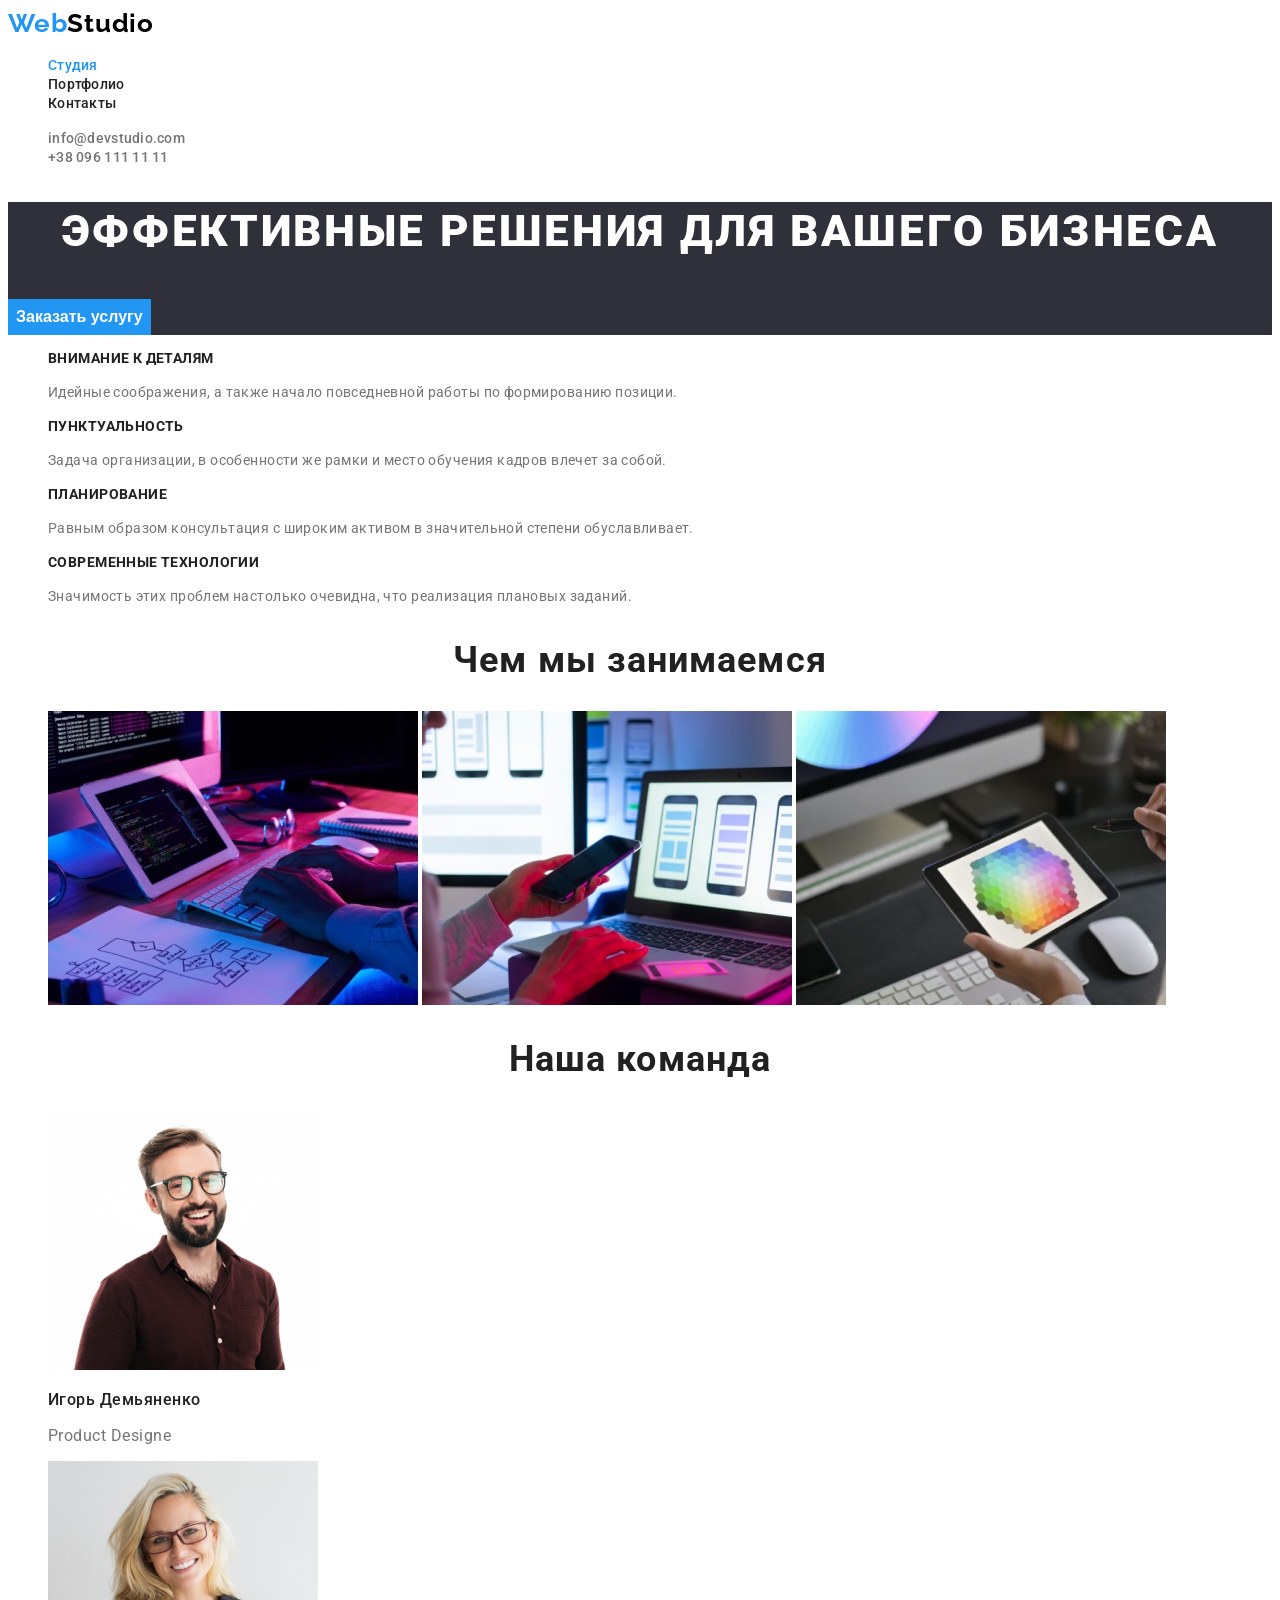
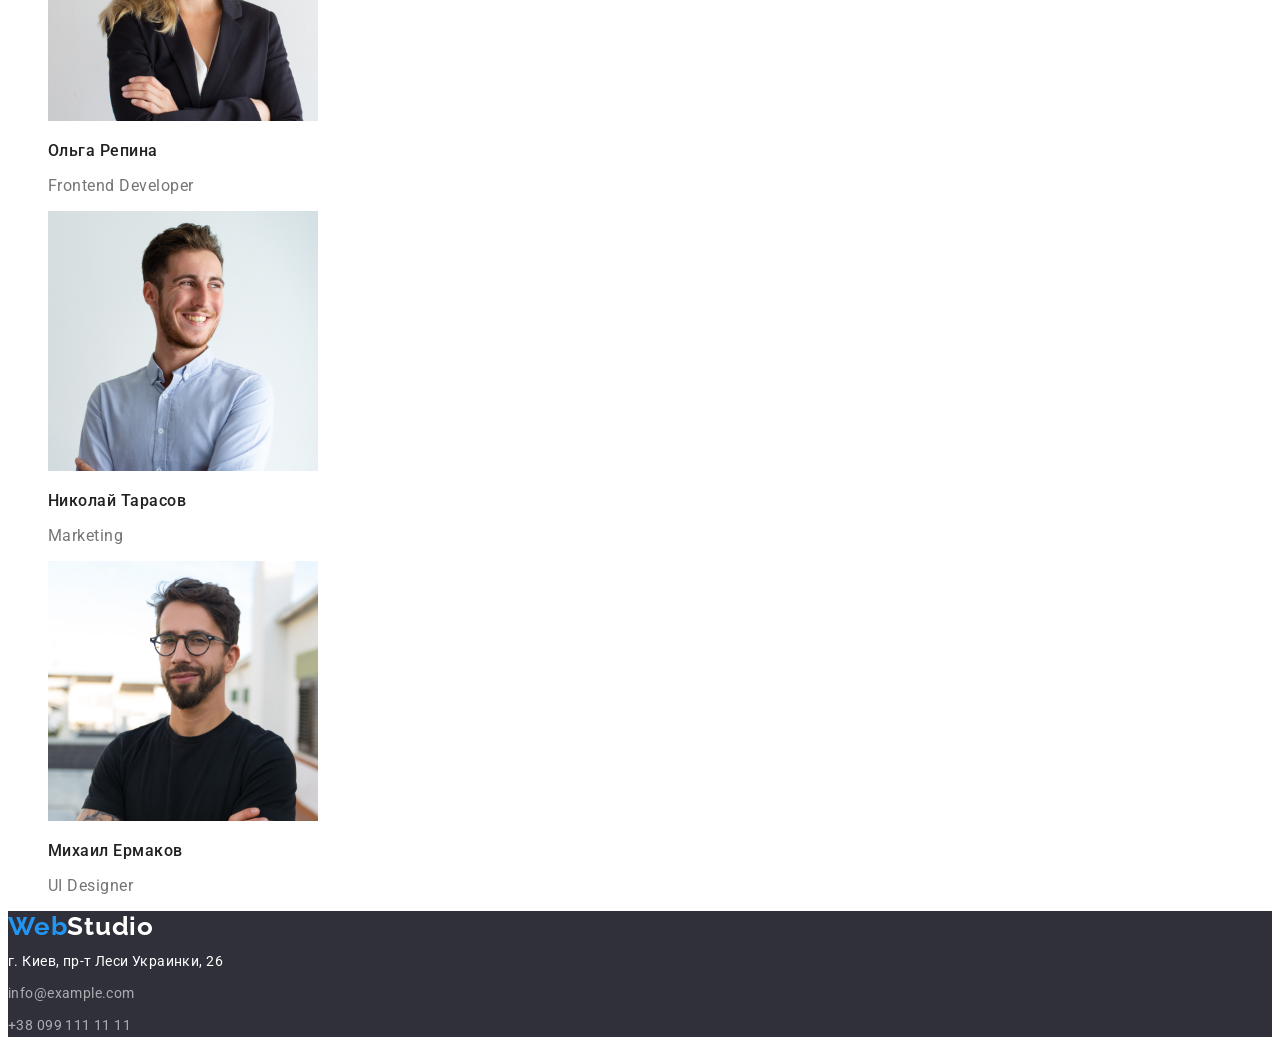
==== index.html @ 4aac8f03 "Add files via upload" ====
<!DOCTYPE html>
<html lang="en">
<head>
    <meta charset="UTF-8">
    <meta http-equiv="X-UA-Compatible" content="IE=edge">
    <meta name="viewport" content="width=device-width, initial-scale=1.0">
    <title>Студия</title>
    <link rel="preconnect" href="https://fonts.googleapis.com">
    <link rel="preconnect" href="https://fonts.gstatic.com" crossorigin>
    <link href="https://fonts.googleapis.com/css2?family=Roboto:wght@400;500;700;900&family=Raleway:wght@700&display=swap" rel="stylesheet">
    
    <link rel="stylesheet" href="./css/main.css">
    <link rel="stylesheet" href="./css/styles.css">

</head>
<body>
    
    <!-- Header container -->
    <header>
        <nav class="section-menu">
            <a href="./index.html" class="logo">Web<span class="logo">Studio</span></a>

            <ul class="section-menu">
                <li class="item"><a href="./index.html" class="link current">Студия</a></li>
                <li class="item"><a href="./portfolio.html" class="link">Портфолио</a></li>
                <li class="item"><a href="" class="link">Контакты</a></li>
            </ul>
        </nav>

            <ul class="section-contacts">
                <li class="item"><a class="section-contacts-mail" href="mailto:info@devstudio.com">info@devstudio.com</a></li>
                <li class="item"><a class="section-contacts-nomer" href="tel:+38 096 111 11 11">+38 096 111 11 11</a></li>
            </ul>
    </header>

    <!-- Main container -->
    <main>
       <!-- About section -->
            <section class="hero">

                <h1 class="hero-title">Эффективные решения для вашего бизнеса</h1>
                <button type="button" class="button primary">Заказать услугу</button>
            </section>

        <!-- Features section -->
            <section class="section">
                <ul class="section-list">
                    <li>
                        <h3 class="title">Внимание к деталям</h3>
                        <p class="text">
                            Идейные соображения, а также начало повседневной работы по формированию позиции.
                        </p>
                    </li>
                    <li>
                        <h3 class="title">Пунктуальность</h3>
                        <p class="text">
                            Задача организации, в особенности же рамки и место обучения кадров влечет за собой.
                        </p>
                    </li>
                    <li>
                        <h3 class="title">Планирование</h3>
                        <p class="text">
                            Равным образом консультация с широким активом в значительной степени обуславливает.
                        </p>
                    </li>
                    <li>
                        <h3 class="title">Современные технологии</h3>
                        <p class="text">
                            Значимость этих проблем настолько очевидна, что реализация плановых заданий.
                        </p>
                    </li>
                </ul>
            </section>

            <!-- Works section -->
            <section class="works-section">
                <h2 class="title">Чем мы занимаемся</h2>
                
                <ul class="images">
                    <li>
                        <img width="370" src="images/box.jpg" alt="fullstack">
                        <img width="370" src="images/box2.jpg" alt="ios">        
                        <img width="370" src="images/box3.jpg" alt="design">
                    </li>
                </ul>
            </section>

            <!-- Team section -->
            <section class="team-section">
                <h2 class="title">Наша команда</h2>

                <ul class="team-list">
                    <li>
                        <img width="270" src="images/team1.jpg" alt="team">
                        <h3 class="name">Игорь Демьяненко</h3>
                        <p class="profession">Product Designe</p>
                    </li>
                    <li>
                        <img width="270" src="images/team2.jpg" alt="team">
                        <h3 class="name">Ольга Репина</h3>
                        <p class="profession">Frontend Developer</p>
                    </li>
                    <li>
                        <img width="270" src="images/team3.jpg" alt="team">
                        <h3 class="name">Николай Тарасов</h3>
                        <p class="profession">Marketing</p>
                    </li>
                    <li>
                        <img width="270" src="images/team4.jpg" alt="team">
                        <h3 class="name">Михаил Ермаков</h3>
                        <p class="profession">UI Designer</p>
                    </li>
                </ul>    
            </section>
    </main>

    <!-- Footer container -->
    <footer>
        <div class="footer">
            <a href="./index.html" class="footer">Web<span class="footer">Studio</span></a>

            <address class="contacts">
            <a class="address">г. Киев, пр-т Леси Украинки, 26</a><br>
            <a class="mail" href="mailto:info@example.com">info@example.com</a><br>
            <a class="tel" href="tel:+38 099 111 11 11">+38 099 111 11 11</a><br>
            </address>
        </div>
    </footer>

</body>
</html>
---- css/main.css ----
/* цвет основного текста #212121 */

/* вторичный цвет текста #757575 */

/* белый #FFFFFF */

/* акцент #2196F3 */

/* вторичный цвет фона #F5F4FA */

:root {
  --primary-text-color: #212121;
  --title-text-color: #757575;
  --accent-color: #2196f3;
  --primary-white-color: #ffffff;
}

body {
  color: var(--primary-text-color);
  background-color: var(--primary-white-color);
  font-family: "Roboto", sans-serif;
}

/* Применится ко всем тегам с классом ul */

ul {
  list-style: none;
}

/* Применится ко всем тегам с классом a */

.section-menu a {
  text-decoration: none;
  list-style: none;
}

.section-contacts a,
.contacts a {
  text-decoration: none;
  font-style: normal;
}

/* Site Nav */

.logo {
  font-family: Raleway;
  font-weight: 700;
  font-size: 26px;
  line-height: 1.19;
  letter-spacing: 0.03em;
  text-decoration: none;
}

.logo {
  color: var(--accent-color);
}

.logo span {
  color: #000000;
}

.logo:hover,
.logo:focus {
  cursor: pointer;
}

/* nav-section */

.section-menu .link {
  font-weight: 500;
  font-size: 14px;
  line-height: 1.14;
  letter-spacing: 0.02em;
}

.section-menu .link.current {
  color: var(--accent-color);
}

.section-menu .link:hover,
.section-menu .link:focus {
  cursor: pointer;
  color: var(--accent-color);
}

.section-menu .link {
  color: var(--primary-text-color);
}

.section-contacts-mail,
.section-contacts-nomer {
  color: var(--title-text-color);
  font-weight: 500;
  font-size: 14px;
  line-height: 1.14;
  letter-spacing: 0.02em;
}

.section-contacts-mail:hover,
.section-contacts-mail:focus {
  color: var(--accent-color);
  cursor: pointer;
}

.section-contacts-nomer:hover,
.section-contacts-nomer:focus {
  color: var(--accent-color);
  cursor: pointer;
}

/* Footer */

.footer {
  background: #2f303a;
}

.footer {
  font-family: Raleway;
  font-weight: bold;
  font-size: 26px;
  line-height: 1.19;
  letter-spacing: 0.03em;
  text-decoration: none;
}

.footer {
  color: var(--accent-color);
}

.footer span {
  color: #ffffff;
}

.footer:hover,
.footer:focus {
  cursor: pointer;
}

/* Contacts */

.contacts {
  font-family: Roboto;
}

.contacts .address {
  color: var(--primary-white-color);
  font-weight: 400;
  font-size: 14px;
  line-height: 1.71;
  letter-spacing: 0.03em;
}

.contacts .address:hover,
.contacts .address:focus {
  cursor: pointer;
}

.contacts .mail,
.contacts .tel {
  color: rgba(255, 255, 255, 0.6);
  font-weight: 400;
  font-size: 14px;
  line-height: 1.71;
  letter-spacing: 0.03em;
}

.contacts .mail:hover,
.contacts .mail:focus {
  cursor: pointer;
}

.contacts .tel:hover,
.contacts .tel:focus {
  cursor: pointer;
}
---- css/styles.css ----
/* Hero */

.hero {
  background: #2f303a;
}

.hero-title {
  color: var(--primary-white-color);

  font-weight: 900;
  font-size: 44px;
  line-height: 1.36;
  text-align: center;
  letter-spacing: 0.06em;
  text-transform: uppercase;
}

/* Button */

.button {
  color: var(--title-text-color);
  background-color: var(--primary-white-color);

  font-weight: bold;
  font-size: 16px;
  line-height: 1.9;
}

.button.primary {
  color: var(--primary-white-color);
  background-color: var(--accent-color);
  border-color: transparent;
  cursor: pointer;
}

/* Features section */

.section-list .title {
  color: var(--primary-text-color);

  font-weight: bold;
  font-size: 14px;
  line-height: 1.14;
  letter-spacing: 0.03em;
  text-transform: uppercase;
}

.section-list .text {
  color: var(--title-text-color);

  font-size: 14px;
  line-height: 1.71;
  letter-spacing: 0.03em;
}

/* Works section и Team section */

.works-section .title,
.team-section .title {
  color: var(--primary-text-color);

  font-weight: bold;
  font-size: 36px;
  line-height: 1.17;
  text-align: center;
  letter-spacing: 0.03em;
}

/* Team section */

.team-list .name {
  color: var(--primary-text-color);

  font-weight: 500;
  font-size: 16px;
  line-height: 1.19;
  letter-spacing: 0.03em;
}
.team-list .profession {
  color: var(--title-text-color);

  font-size: 16px;
  line-height: 1.19;
  letter-spacing: 0.03em;
}
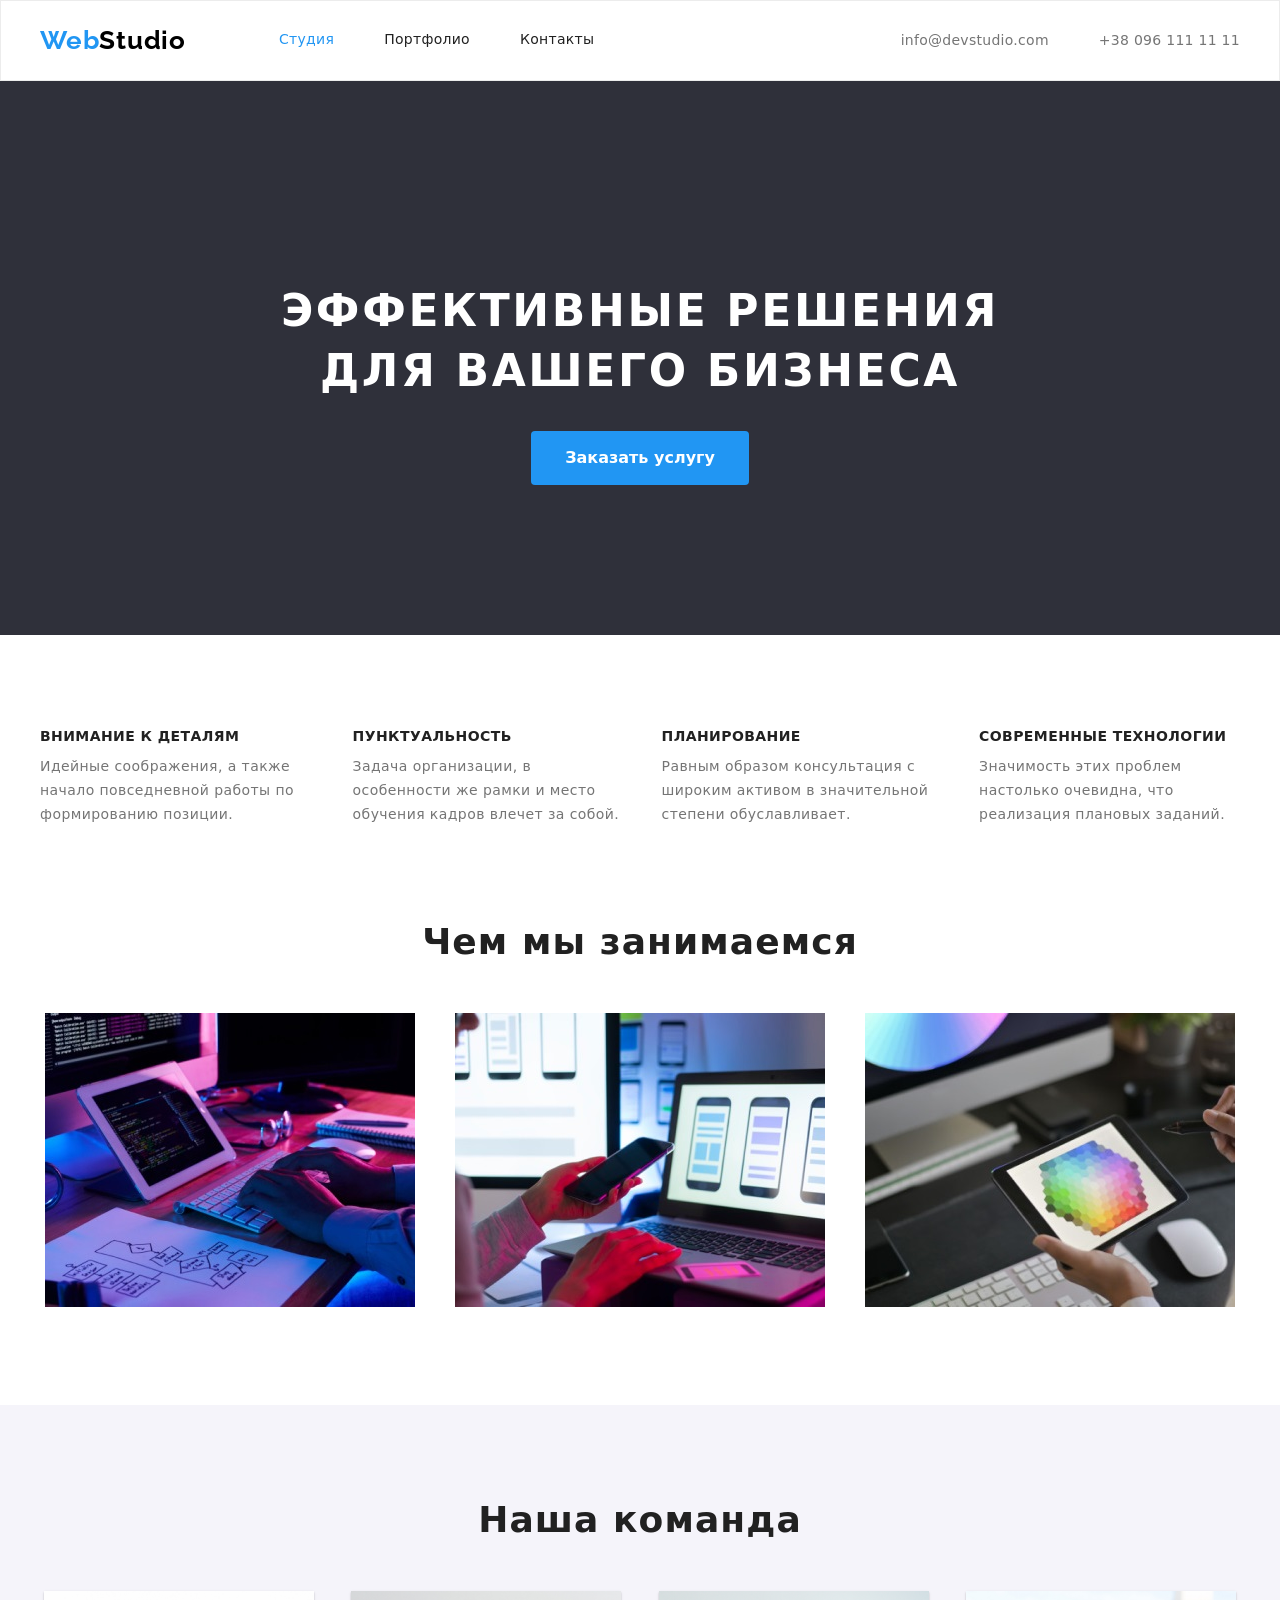
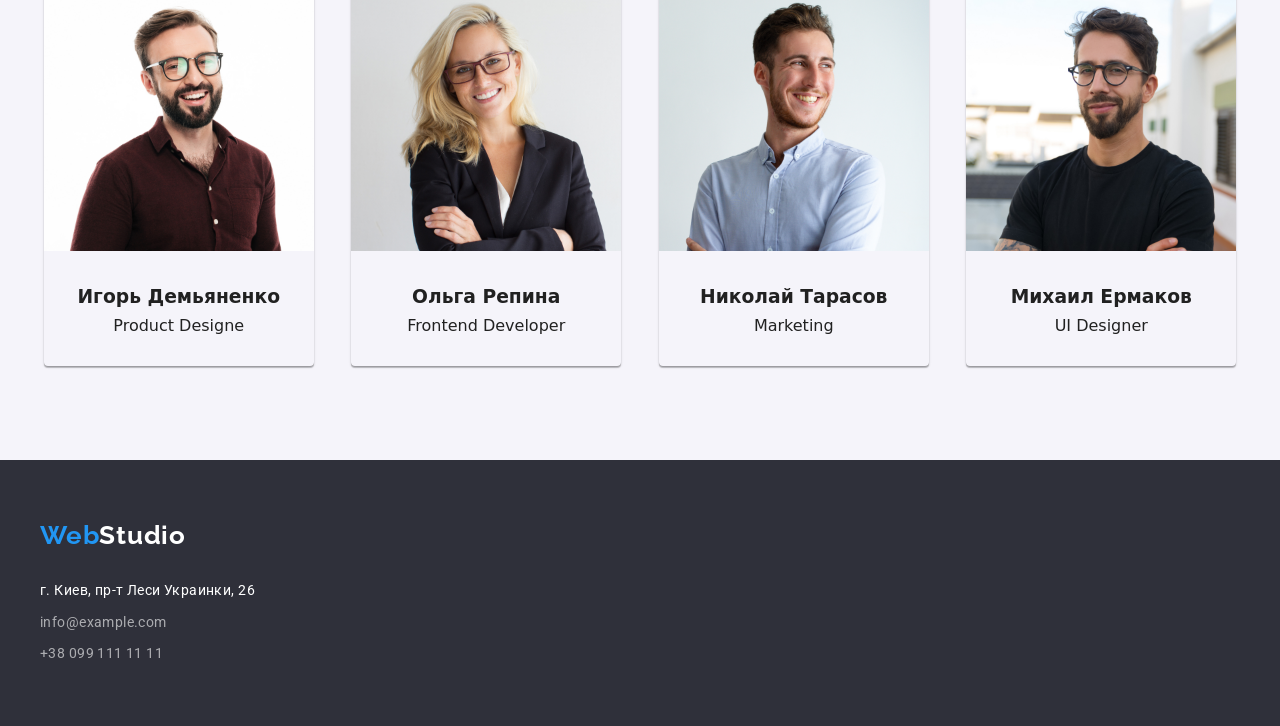
==== commit e0566aa8: "Add files via upload" ====
--- a/index.html
+++ b/index.html
@@ -11,113 +11,131 @@
     
     <link rel="stylesheet" href="./css/main.css">
     <link rel="stylesheet" href="./css/styles.css">
+    <link rel="stylesheet" href="https://cdnjs.cloudflare.com/ajax/libs/modern-normalize/1.1.0/modern-normalize.min.css" />
+    
 
 </head>
 <body>
     
     <!-- Header container -->
-    <header>
-        <nav class="section-menu">
-            <a href="./index.html" class="logo">Web<span class="logo">Studio</span></a>
+    <header class="header">
 
-            <ul class="section-menu">
-                <li class="item"><a href="./index.html" class="link current">Студия</a></li>
-                <li class="item"><a href="./portfolio.html" class="link">Портфолио</a></li>
-                <li class="item"><a href="" class="link">Контакты</a></li>
-            </ul>
-        </nav>
+        <div class="container header-container">
+            <nav class="nav">
+                <a class="logo" href="./index.html" class="logo">Web<span class="logo">Studio</span></a>
 
-            <ul class="section-contacts">
-                <li class="item"><a class="section-contacts-mail" href="mailto:info@devstudio.com">info@devstudio.com</a></li>
-                <li class="item"><a class="section-contacts-nomer" href="tel:+38 096 111 11 11">+38 096 111 11 11</a></li>
-            </ul>
+                <ul class="section-menu">
+                    <li class="item"><a href="./index.html" class="link current">Студия</a></li>
+                    <li class="item"><a href="./portfolio.html" class="link">Портфолио</a></li>
+                    <li class="item"><a href="" class="link">Контакты</a></li>
+                </ul>
+             </nav>
+
+                <ul class="section-contacts">
+                    <li class="item"><a class="section-contacts-mail" href="mailto:info@devstudio.com">info@devstudio.com</a></li>
+                    <li class="item"><a class="section-contacts-nomer" href="tel:+38 096 111 11 11">+38 096 111 11 11</a></li>
+                </ul>
+        </div>
     </header>
 
     <!-- Main container -->
-    <main>
-       <!-- About section -->
+    <main class="main">
+
+        <!-- About section -->
             <section class="hero">
-
-                <h1 class="hero-title">Эффективные решения для вашего бизнеса</h1>
-                <button type="button" class="button primary">Заказать услугу</button>
+                <div class="container hero">
+                    <h1 class="hero-title">Эффективные решения для вашего бизнеса</h1>
+                    <button type="button" class="button primary">Заказать услугу</button>
+                </div>
             </section>
 
-        <!-- Features section -->
+             <!-- Features section -->
             <section class="section">
-                <ul class="section-list">
-                    <li>
-                        <h3 class="title">Внимание к деталям</h3>
-                        <p class="text">
-                            Идейные соображения, а также начало повседневной работы по формированию позиции.
-                        </p>
-                    </li>
-                    <li>
-                        <h3 class="title">Пунктуальность</h3>
-                        <p class="text">
-                            Задача организации, в особенности же рамки и место обучения кадров влечет за собой.
-                        </p>
-                    </li>
-                    <li>
-                        <h3 class="title">Планирование</h3>
-                        <p class="text">
-                            Равным образом консультация с широким активом в значительной степени обуславливает.
-                        </p>
-                    </li>
-                    <li>
-                        <h3 class="title">Современные технологии</h3>
-                        <p class="text">
-                            Значимость этих проблем настолько очевидна, что реализация плановых заданий.
-                        </p>
-                    </li>
-                </ul>
+                <div class="container features">
+                    <ul class="section-list">
+                        <li class="list">
+                            <h3 class="title">Внимание к деталям</h3>
+                            <p class="text">
+                                Идейные соображения, а также начало повседневной работы по формированию позиции.
+                            </p>
+                        </li>
+                        <li class="list">
+                            <h3 class="title">Пунктуальность</h3>
+                            <p class="text">
+                                Задача организации, в особенности же рамки и место обучения кадров влечет за собой.
+                            </p>
+                        </li>
+                        <li class="list">
+                            <h3 class="title">Планирование</h3>
+                            <p class="text">
+                                Равным образом консультация с широким активом в значительной степени обуславливает.
+                            </p>
+                        </li>
+                        <li class="list">
+                            <h3 class="title">Современные технологии</h3>
+                            <p class="text">
+                                Значимость этих проблем настолько очевидна, что реализация плановых заданий.
+                            </p>
+                        </li>
+                    </ul>
+                </div>
             </section>
 
             <!-- Works section -->
             <section class="works-section">
-                <h2 class="title">Чем мы занимаемся</h2>
-                
-                <ul class="images">
-                    <li>
-                        <img width="370" src="images/box.jpg" alt="fullstack">
-                        <img width="370" src="images/box2.jpg" alt="ios">        
-                        <img width="370" src="images/box3.jpg" alt="design">
-                    </li>
-                </ul>
+                <div class="container works">
+                    <h2 class="title">Чем мы занимаемся</h2>
+                    
+                    <ul class="list">
+                        <li class="item">
+                            <img width="370" src="images/box.jpg" alt="fullstack">
+                        </li>
+                        <li class="item">
+                            <img width="370" src="images/box2.jpg" alt="ios">    
+                        </li>
+                        <li class="item">
+                            <img width="370" src="images/box3.jpg" alt="design">
+                        </li>
+                    </ul>
+                </div>
             </section>
 
             <!-- Team section -->
             <section class="team-section">
-                <h2 class="title">Наша команда</h2>
+                <div class="container team">
+                    <h2 class="title">Наша команда</h2>
 
-                <ul class="team-list">
-                    <li>
-                        <img width="270" src="images/team1.jpg" alt="team">
-                        <h3 class="name">Игорь Демьяненко</h3>
-                        <p class="profession">Product Designe</p>
-                    </li>
-                    <li>
-                        <img width="270" src="images/team2.jpg" alt="team">
-                        <h3 class="name">Ольга Репина</h3>
-                        <p class="profession">Frontend Developer</p>
-                    </li>
-                    <li>
-                        <img width="270" src="images/team3.jpg" alt="team">
-                        <h3 class="name">Николай Тарасов</h3>
-                        <p class="profession">Marketing</p>
-                    </li>
-                    <li>
-                        <img width="270" src="images/team4.jpg" alt="team">
-                        <h3 class="name">Михаил Ермаков</h3>
-                        <p class="profession">UI Designer</p>
-                    </li>
-                </ul>    
+                    <ul class="list">
+                        <li class="item">
+                            <img width="270" src="images/team1.jpg" alt="team">
+                            <h3 class="name">Игорь Демьяненко</h3>
+                            <p class="profession">Product Designe</p>
+                        </li>
+                        <li class="item">
+                            <img width="270" src="images/team2.jpg" alt="team">
+                            <h3 class="name">Ольга Репина</h3>
+                            <p class="profession">Frontend Developer</p>
+                        </li>
+                        <li class="item">
+                            <img width="270" src="images/team3.jpg" alt="team">
+                            <h3 class="name">Николай Тарасов</h3>
+                            <p class="profession">Marketing</p>
+                        </li>
+                        <li class="item">
+                            <img width="270" src="images/team4.jpg" alt="team">
+                            <h3 class="name">Михаил Ермаков</h3>
+                            <p class="profession">UI Designer</p>
+                        </li>
+                    </ul>   
+                </div> 
             </section>
+        </div>
     </main>
 
     <!-- Footer container -->
-    <footer>
-        <div class="footer">
-            <a href="./index.html" class="footer">Web<span class="footer">Studio</span></a>
+    <footer class="footer">
+        <div class="container footer-container">
+            <a class="logo" href="./index.html" class="footer">Web<span class="footer">Studio</span></a>
 
             <address class="contacts">
             <a class="address">г. Киев, пр-т Леси Украинки, 26</a><br>
--- a/css/main.css
+++ b/css/main.css
@@ -21,6 +21,15 @@
   font-family: "Roboto", sans-serif;
 }
 
+.container {
+  box-sizing: border-box;
+  justify-content: space-evenly;
+  align-items: center;
+  width: 1200px;
+  margin-right: auto;
+  margin-left: auto;
+}
+
 /* Применится ко всем тегам с классом ul */
 
 ul {
@@ -41,6 +50,23 @@
 }
 
 /* Site Nav */
+
+header {
+  border: 1px solid #ececec;
+  background-color: #ffffff;
+}
+
+.header-container {
+  display: flex;
+  align-items: center;
+}
+
+.nav {
+  display: flex;
+  align-items: center;
+  padding-top: 24px;
+  padding-bottom: 24px;
+}
 
 .logo {
   font-family: Raleway;
@@ -66,6 +92,25 @@
 
 /* nav-section */
 
+.section-menu {
+  display: flex;
+  justify-content: flex-start;
+  align-items: center;
+  padding: 0;
+  margin: 0 0 0 93px;
+}
+
+.section-menu .item {
+  display: flex;
+  justify-content: flex-start;
+  align-items: center;
+  margin-right: 50px;
+}
+
+.section-menu .item:last-child {
+  margin-right: 0;
+}
+
 .section-menu .link {
   font-weight: 500;
   font-size: 14px;
@@ -73,18 +118,35 @@
   letter-spacing: 0.02em;
 }
 
-.section-menu .link.current {
-  color: var(--accent-color);
-}
-
-.section-menu .link:hover,
-.section-menu .link:focus {
-  cursor: pointer;
-  color: var(--accent-color);
-}
-
-.section-menu .link {
+.section-menu .item .link.current {
+  color: var(--accent-color);
+}
+
+.section-menu .item .link:hover,
+.section-menu .item .link:focus {
+  cursor: pointer;
+  color: var(--accent-color);
+}
+
+.section-menu .item .link {
   color: var(--primary-text-color);
+}
+
+.section-contacts {
+  display: flex;
+  justify-content: flex-start;
+  align-items: center;
+  padding: 0;
+  margin: 0;
+  margin-left: auto;
+}
+
+.section-contacts .item {
+  margin-right: 50px;
+}
+
+.section-contacts .item:last-child {
+  margin-right: 0;
 }
 
 .section-contacts-mail,
@@ -111,10 +173,8 @@
 /* Footer */
 
 .footer {
-  background: #2f303a;
-}
-
-.footer {
+  padding-top: 60px;
+  padding-bottom: 60px;
   font-family: Raleway;
   font-weight: bold;
   font-size: 26px;
@@ -123,8 +183,13 @@
   text-decoration: none;
 }
 
+.footer-container {
+  display: block;
+}
+
 .footer {
   color: var(--accent-color);
+  background: #2f303a;
 }
 
 .footer span {
@@ -139,10 +204,13 @@
 /* Contacts */
 
 .contacts {
-  font-family: Roboto;
+  font-family: Roboto, sans-serif;
+  display: block;
+  padding-top: 20px;
 }
 
 .contacts .address {
+  padding-bottom: 9px;
   color: var(--primary-white-color);
   font-weight: 400;
   font-size: 14px;
@@ -155,7 +223,15 @@
   cursor: pointer;
 }
 
-.contacts .mail,
+.contacts .mail {
+  padding-bottom: 9px;
+  color: rgba(255, 255, 255, 0.6);
+  font-weight: 400;
+  font-size: 14px;
+  line-height: 1.71;
+  letter-spacing: 0.03em;
+}
+
 .contacts .tel {
   color: rgba(255, 255, 255, 0.6);
   font-weight: 400;
--- a/css/styles.css
+++ b/css/styles.css
@@ -1,10 +1,25 @@
 /* Hero */
+
+.main {
+  background: #ffffff;
+}
+
+.hero .container {
+  display: block;
+  align-items: center;
+  padding-bottom: 150px;
+}
 
 .hero {
   background: #2f303a;
 }
 
 .hero-title {
+  padding-top: 200px;
+  padding-right: 237px;
+  padding-bottom: 30px;
+  padding-left: 237px;
+  margin: 0;
   color: var(--primary-white-color);
 
   font-weight: 900;
@@ -27,13 +42,64 @@
 }
 
 .button.primary {
+  display: block;
+  align-items: center;
+  margin-right: auto;
+  margin-left: auto;
+  padding: 10px 32px 10px 32px;
+  border-radius: 4px;
   color: var(--primary-white-color);
   background-color: var(--accent-color);
   border-color: transparent;
   cursor: pointer;
 }
 
+.button.primary:hover,
+.button.primary:focus {
+  cursor: pointer;
+  background-color: #188ce8;
+}
+
 /* Features section */
+
+.section {
+  padding-top: 94px;
+  padding-bottom: 94px;
+}
+
+.section-list {
+  display: flex;
+  align-items: center;
+  padding: 0;
+  margin: 0;
+}
+
+.section-list .list {
+  padding: 0;
+  margin: 0;
+  margin-right: 30px;
+}
+
+.section-list .list:last-child {
+  margin-right: 0;
+}
+
+.section-list .title {
+  margin-top: 0;
+  margin-bottom: 0;
+  margin-left: 0;
+  padding-bottom: 10px;
+}
+
+.section-list .text {
+  padding: 0;
+  margin: 0;
+  margin-right: 30px;
+}
+
+.section-list .text:last-child {
+  margin-right: 0;
+}
 
 .section-list .title {
   color: var(--primary-text-color);
@@ -55,8 +121,16 @@
 
 /* Works section и Team section */
 
+.works .container {
+  display: block;
+  justify-content: center;
+  align-items: center;
+}
+
 .works-section .title,
 .team-section .title {
+  margin: 0;
+  padding-bottom: 50px;
   color: var(--primary-text-color);
 
   font-weight: bold;
@@ -66,9 +140,63 @@
   letter-spacing: 0.03em;
 }
 
+.works-section .list {
+  display: flex;
+  flex-direction: row;
+  justify-content: space-around;
+  margin: 0;
+  padding: 0;
+  padding-bottom: 94px;
+}
+
+.works-section .item {
+  margin: 0;
+  margin-right: 30px;
+  padding: 0;
+}
+
+.works-section .item:last-child {
+  margin-right: 0;
+}
+
 /* Team section */
 
+.team-section {
+  padding-top: 94px;
+  background-color: #f5f4fa;
+}
+
+.team .container {
+  display: block;
+  justify-content: center;
+  align-items: center;
+}
+
+.team-section .list {
+  display: flex;
+  flex-direction: row;
+  justify-content: space-around;
+  margin: 0;
+  padding: 0;
+  padding-bottom: 94px;
+}
+
+.team-section .item {
+  margin: 0;
+  margin-right: 30px;
+  padding: 0;
+  box-shadow: 0px 1px 3px rgba(0, 0, 0, 0.12), 0px 1px 1px rgba(0, 0, 0, 0.14),
+    0px 2px 1px rgba(0, 0, 0, 0.2);
+  border-radius: 0px 0px 4px 4px;
+}
+
+.team-section .item:last-child {
+  margin-right: 0;
+}
+
 .team-list .name {
+  margin: 0;
+  padding-bottom: 50px;
   color: var(--primary-text-color);
 
   font-weight: 500;
@@ -76,6 +204,7 @@
   line-height: 1.19;
   letter-spacing: 0.03em;
 }
+
 .team-list .profession {
   color: var(--title-text-color);
 
@@ -83,3 +212,18 @@
   line-height: 1.19;
   letter-spacing: 0.03em;
 }
+
+.list .name {
+  text-align: center;
+  margin: 0;
+  margin-top: 30px;
+  padding: 0;
+}
+
+.list .profession {
+  text-align: center;
+  margin: 0;
+  margin-top: 10px;
+  margin-bottom: 30px;
+  padding: 0;
+}
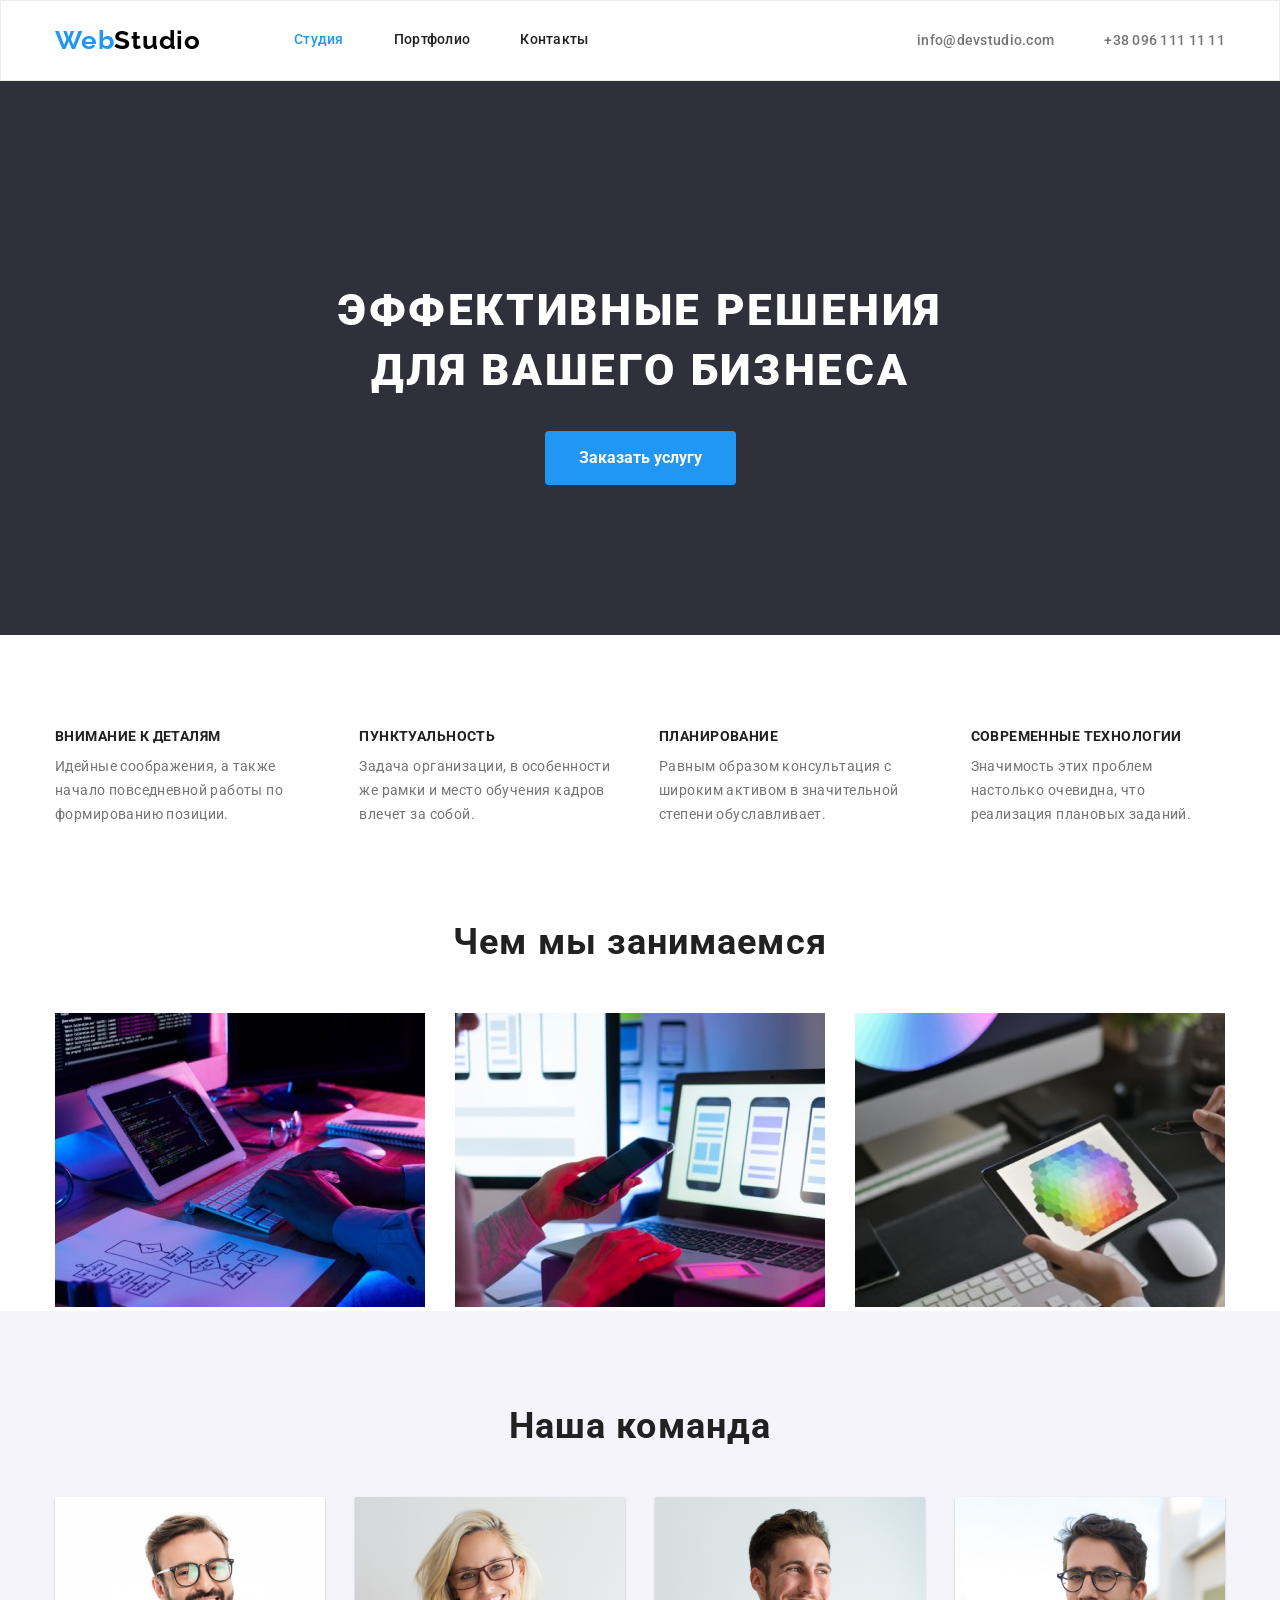
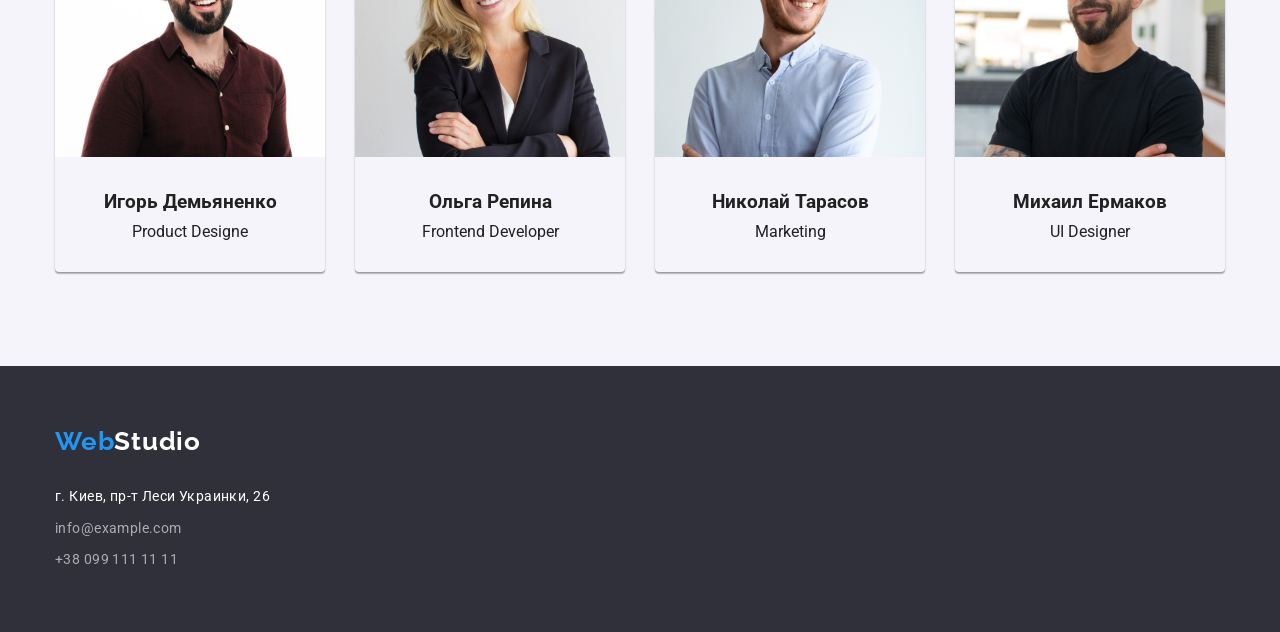
==== commit a80a35e9: "Add files via upload" ====
--- a/index.html
+++ b/index.html
@@ -5,15 +5,14 @@
     <meta http-equiv="X-UA-Compatible" content="IE=edge">
     <meta name="viewport" content="width=device-width, initial-scale=1.0">
     <title>Студия</title>
+
     <link rel="preconnect" href="https://fonts.googleapis.com">
     <link rel="preconnect" href="https://fonts.gstatic.com" crossorigin>
     <link href="https://fonts.googleapis.com/css2?family=Roboto:wght@400;500;700;900&family=Raleway:wght@700&display=swap" rel="stylesheet">
-    
+     <link rel="stylesheet" href="https://cdnjs.cloudflare.com/ajax/libs/modern-normalize/1.1.0/modern-normalize.min.css" />
+
     <link rel="stylesheet" href="./css/main.css">
     <link rel="stylesheet" href="./css/styles.css">
-    <link rel="stylesheet" href="https://cdnjs.cloudflare.com/ajax/libs/modern-normalize/1.1.0/modern-normalize.min.css" />
-    
-
 </head>
 <body>
     
--- a/css/main.css
+++ b/css/main.css
@@ -22,18 +22,35 @@
 }
 
 .container {
-  box-sizing: border-box;
-  justify-content: space-evenly;
-  align-items: center;
   width: 1200px;
   margin-right: auto;
   margin-left: auto;
+  padding: 0 15px;
+}
+
+.section {
+  padding: 94px 0;
 }
 
 /* Применится ко всем тегам с классом ul */
 
 ul {
   list-style: none;
+  padding: 0;
+  margin: 0;
+}
+
+/* Применится ко всем тегам с классом h и p */
+
+h1,
+h2,
+h3,
+h4,
+h5,
+h6,
+p {
+  margin: 0;
+  padding: 0;
 }
 
 /* Применится ко всем тегам с классом a */
@@ -75,9 +92,7 @@
   line-height: 1.19;
   letter-spacing: 0.03em;
   text-decoration: none;
-}
-
-.logo {
+
   color: var(--accent-color);
 }
 
@@ -105,17 +120,15 @@
   justify-content: flex-start;
   align-items: center;
   margin-right: 50px;
+
+  font-weight: 500;
+  font-size: 14px;
+  line-height: 1.14;
+  letter-spacing: 0.02em;
 }
 
 .section-menu .item:last-child {
   margin-right: 0;
-}
-
-.section-menu .link {
-  font-weight: 500;
-  font-size: 14px;
-  line-height: 1.14;
-  letter-spacing: 0.02em;
 }
 
 .section-menu .item .link.current {
@@ -181,18 +194,18 @@
   line-height: 1.19;
   letter-spacing: 0.03em;
   text-decoration: none;
+
+  color: var(--accent-color);
+  background: #2f303a;
 }
 
 .footer-container {
   display: block;
 }
 
-.footer {
-  color: var(--accent-color);
-  background: #2f303a;
-}
-
 .footer span {
+  padding-top: 0;
+  padding-bottom: 0;
   color: #ffffff;
 }
 
--- a/css/styles.css
+++ b/css/styles.css
@@ -1,8 +1,4 @@
 /* Hero */
-
-.main {
-  background: #ffffff;
-}
 
 .hero .container {
   display: block;
@@ -62,11 +58,6 @@
 
 /* Features section */
 
-.section {
-  padding-top: 94px;
-  padding-bottom: 94px;
-}
-
 .section-list {
   display: flex;
   align-items: center;
@@ -146,7 +137,6 @@
   justify-content: space-around;
   margin: 0;
   padding: 0;
-  padding-bottom: 94px;
 }
 
 .works-section .item {
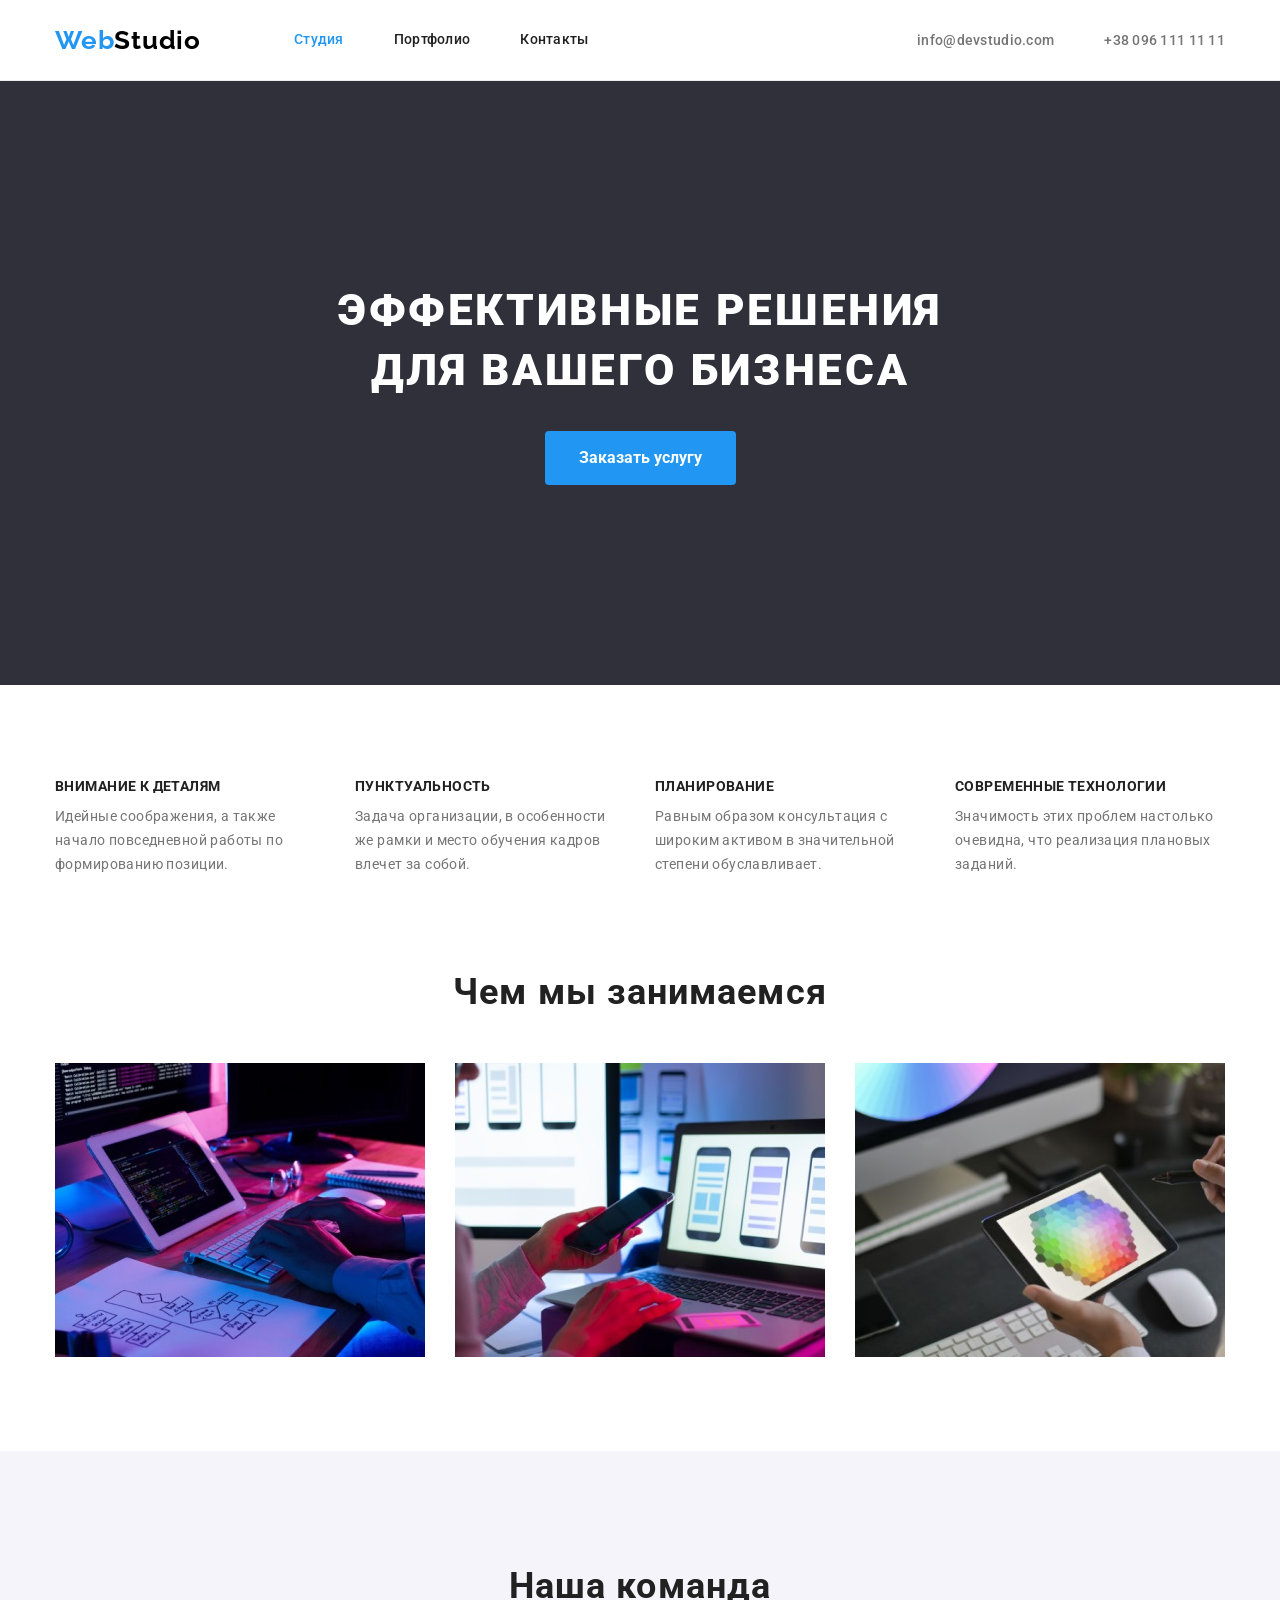
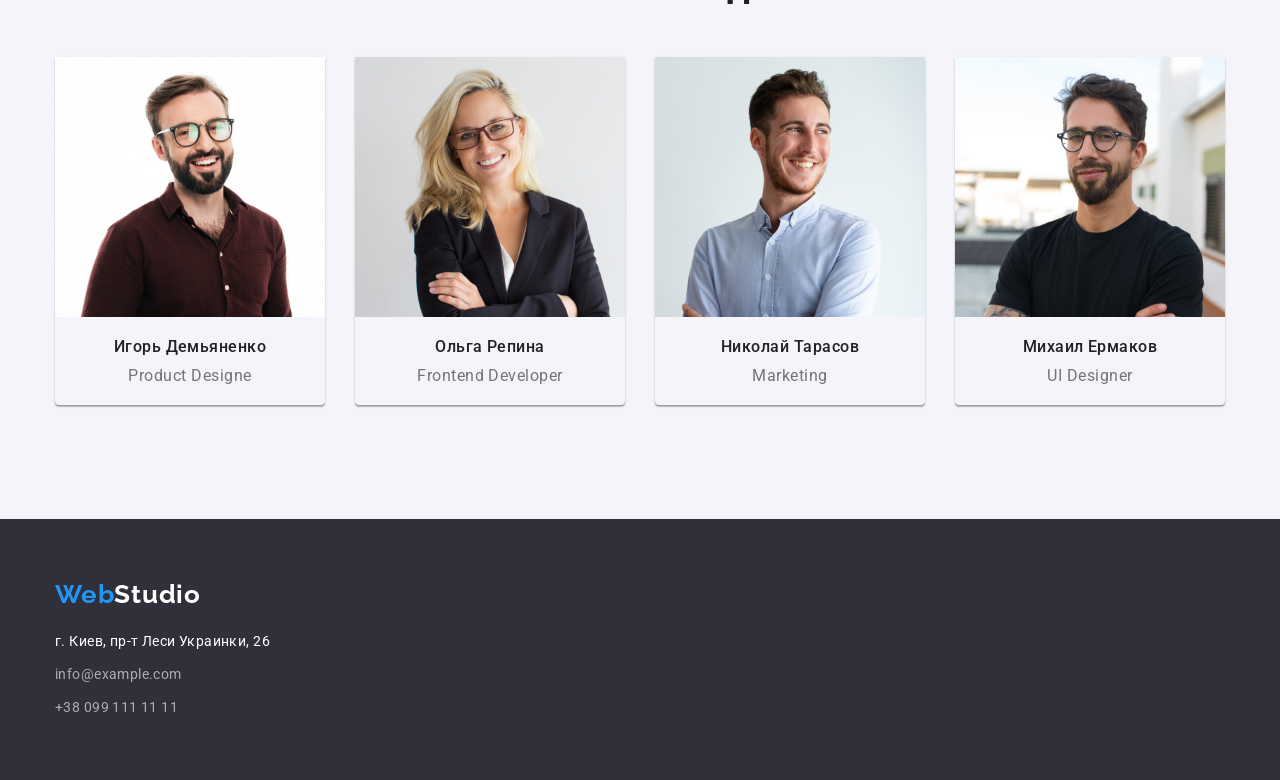
==== commit 0c87630b: "Внесення змін" ====
--- a/index.html
+++ b/index.html
@@ -42,7 +42,7 @@
 
         <!-- About section -->
             <section class="hero">
-                <div class="container hero">
+                <div class="container hero-container">
                     <h1 class="hero-title">Эффективные решения для вашего бизнеса</h1>
                     <button type="button" class="button primary">Заказать услугу</button>
                 </div>
@@ -87,13 +87,13 @@
                     
                     <ul class="list">
                         <li class="item">
-                            <img width="370" src="images/box.jpg" alt="fullstack">
+                            <img class="image" width="370" src="images/box.jpg" alt="fullstack">
                         </li>
                         <li class="item">
-                            <img width="370" src="images/box2.jpg" alt="ios">    
+                            <img class="image" width="370" src="images/box2.jpg" alt="ios">    
                         </li>
                         <li class="item">
-                            <img width="370" src="images/box3.jpg" alt="design">
+                            <img class="image" width="370" src="images/box3.jpg" alt="design">
                         </li>
                     </ul>
                 </div>
@@ -106,24 +106,32 @@
 
                     <ul class="list">
                         <li class="item">
-                            <img width="270" src="images/team1.jpg" alt="team">
-                            <h3 class="name">Игорь Демьяненко</h3>
-                            <p class="profession">Product Designe</p>
+                            <img class="image" width="270" src="images/team1.jpg" alt="team">
+                            <div class="team">
+                                <h3 class="name">Игорь Демьяненко</h3>
+                                <p class="profession">Product Designe</p>
+                            </div>
                         </li>
                         <li class="item">
-                            <img width="270" src="images/team2.jpg" alt="team">
-                            <h3 class="name">Ольга Репина</h3>
-                            <p class="profession">Frontend Developer</p>
+                            <img class="image" width="270" src="images/team2.jpg" alt="team">
+                            <div class="team">
+                                <h3 class="name">Ольга Репина</h3>
+                                <p class="profession">Frontend Developer</p>
+                            </div>
                         </li>
                         <li class="item">
-                            <img width="270" src="images/team3.jpg" alt="team">
-                            <h3 class="name">Николай Тарасов</h3>
-                            <p class="profession">Marketing</p>
+                            <img class="image" width="270" src="images/team3.jpg" alt="team">
+                            <div class="team">
+                                <h3 class="name">Николай Тарасов</h3>
+                                <p class="profession">Marketing</p>
+                            </div>
                         </li>
                         <li class="item">
-                            <img width="270" src="images/team4.jpg" alt="team">
-                            <h3 class="name">Михаил Ермаков</h3>
-                            <p class="profession">UI Designer</p>
+                            <img class="image" width="270" src="images/team4.jpg" alt="team">
+                            <div class="team">
+                                <h3 class="name">Михаил Ермаков</h3>
+                                <p class="profession">UI Designer</p>
+                            </div>
                         </li>
                     </ul>   
                 </div> 
@@ -137,9 +145,11 @@
             <a class="logo" href="./index.html" class="footer">Web<span class="footer">Studio</span></a>
 
             <address class="contacts">
-            <a class="address">г. Киев, пр-т Леси Украинки, 26</a><br>
-            <a class="mail" href="mailto:info@example.com">info@example.com</a><br>
-            <a class="tel" href="tel:+38 099 111 11 11">+38 099 111 11 11</a><br>
+                <ul class="address">
+                    <li class="address item"><p clas="address">г. Киев, пр-т Леси Украинки, 26</p></li>
+                    <li class="address mail"><a class="mail" href="mailto:info@example.com">info@example.com</a></li>
+                    <li class="address tel"><a class="tel" href="tel:+38 099 111 11 11">+38 099 111 11 11</a></li>
+                </ul>                  
             </address>
         </div>
     </footer>
--- a/css/main.css
+++ b/css/main.css
@@ -30,6 +30,14 @@
 
 .section {
   padding: 94px 0;
+}
+
+.logo {
+  font-family: Raleway;
+}
+
+.image {
+  display: block;
 }
 
 /* Применится ко всем тегам с классом ul */
@@ -69,7 +77,7 @@
 /* Site Nav */
 
 header {
-  border: 1px solid #ececec;
+  border-bottom: 1px solid #ececec;
   background-color: #ffffff;
 }
 
@@ -81,12 +89,9 @@
 .nav {
   display: flex;
   align-items: center;
-  padding-top: 24px;
-  padding-bottom: 24px;
 }
 
 .logo {
-  font-family: Raleway;
   font-weight: 700;
   font-size: 26px;
   line-height: 1.19;
@@ -120,6 +125,7 @@
   justify-content: flex-start;
   align-items: center;
   margin-right: 50px;
+  padding: 32px 0;
 
   font-weight: 500;
   font-size: 14px;
@@ -188,7 +194,7 @@
 .footer {
   padding-top: 60px;
   padding-bottom: 60px;
-  font-family: Raleway;
+
   font-weight: bold;
   font-size: 26px;
   line-height: 1.19;
@@ -197,10 +203,6 @@
 
   color: var(--accent-color);
   background: #2f303a;
-}
-
-.footer-container {
-  display: block;
 }
 
 .footer span {
@@ -218,39 +220,46 @@
 
 .contacts {
   font-family: Roboto, sans-serif;
-  display: block;
-  padding-top: 20px;
+  margin-top: 20px;
 }
 
 .contacts .address {
-  padding-bottom: 9px;
+  margin-bottom: 9px;
+}
+
+.contacts .address:last-child {
+  margin-bottom: 0;
+}
+
+.contacts .item {
+  text-decoration: none;
+  font-style: normal;
+  font-weight: 400;
+  font-size: 14px;
+  line-height: 1.71;
+  letter-spacing: 0.03em;
   color: var(--primary-white-color);
+}
+
+.contacts .item:hover,
+.contacts .item:focus {
+  cursor: pointer;
+}
+
+.contacts .mail {
   font-weight: 400;
   font-size: 14px;
   line-height: 1.71;
   letter-spacing: 0.03em;
-}
-
-.contacts .address:hover,
-.contacts .address:focus {
-  cursor: pointer;
-}
-
-.contacts .mail {
-  padding-bottom: 9px;
   color: rgba(255, 255, 255, 0.6);
+}
+
+.contacts .tel {
   font-weight: 400;
   font-size: 14px;
   line-height: 1.71;
   letter-spacing: 0.03em;
-}
-
-.contacts .tel {
   color: rgba(255, 255, 255, 0.6);
-  font-weight: 400;
-  font-size: 14px;
-  line-height: 1.71;
-  letter-spacing: 0.03em;
 }
 
 .contacts .mail:hover,
--- a/css/styles.css
+++ b/css/styles.css
@@ -1,29 +1,23 @@
 /* Hero */
 
-.hero .container {
-  display: block;
-  align-items: center;
-  padding-bottom: 150px;
-}
-
 .hero {
+  padding: 200px 0;
   background: #2f303a;
 }
 
 .hero-title {
-  padding-top: 200px;
-  padding-right: 237px;
-  padding-bottom: 30px;
-  padding-left: 237px;
-  margin: 0;
-  color: var(--primary-white-color);
-
+  margin-bottom: 30px;
+  margin-right: auto;
+  margin-left: auto;
+
+  max-width: 696px;
   font-weight: 900;
   font-size: 44px;
   line-height: 1.36;
   text-align: center;
   letter-spacing: 0.06em;
   text-transform: uppercase;
+  color: var(--primary-white-color);
 }
 
 /* Button */
@@ -69,6 +63,7 @@
   padding: 0;
   margin: 0;
   margin-right: 30px;
+  width: 270px;
 }
 
 .section-list .list:last-child {
@@ -77,15 +72,8 @@
 
 .section-list .title {
   margin-top: 0;
-  margin-bottom: 0;
+  margin-bottom: 10px;
   margin-left: 0;
-  padding-bottom: 10px;
-}
-
-.section-list .text {
-  padding: 0;
-  margin: 0;
-  margin-right: 30px;
 }
 
 .section-list .text:last-child {
@@ -93,13 +81,17 @@
 }
 
 .section-list .title {
-  color: var(--primary-text-color);
+  padding: 0;
+  margin: 0;
+  margin-bottom: 10px;
+  margin-right: 30px;
 
   font-weight: bold;
   font-size: 14px;
   line-height: 1.14;
   letter-spacing: 0.03em;
   text-transform: uppercase;
+  color: var(--primary-text-color);
 }
 
 .section-list .text {
@@ -111,6 +103,10 @@
 }
 
 /* Works section и Team section */
+
+.works-section {
+  padding-bottom: 94px;
+}
 
 .works .container {
   display: block;
@@ -121,7 +117,7 @@
 .works-section .title,
 .team-section .title {
   margin: 0;
-  padding-bottom: 50px;
+  margin-bottom: 50px;
   color: var(--primary-text-color);
 
   font-weight: bold;
@@ -152,7 +148,7 @@
 /* Team section */
 
 .team-section {
-  padding-top: 94px;
+  padding: 94px 0;
   background-color: #f5f4fa;
 }
 
@@ -168,7 +164,6 @@
   justify-content: space-around;
   margin: 0;
   padding: 0;
-  padding-bottom: 94px;
 }
 
 .team-section .item {
@@ -184,36 +179,33 @@
   margin-right: 0;
 }
 
-.team-list .name {
-  margin: 0;
-  padding-bottom: 50px;
-  color: var(--primary-text-color);
+.team {
+  padding-top: 20px;
+  padding-right: auto;
+  padding-left: auto;
+  padding-bottom: 20px;
+}
+
+.list .name {
+  text-align: center;
+  margin: 0;
+  padding: 0;
+  margin-bottom: 10px;
 
   font-weight: 500;
   font-size: 16px;
   line-height: 1.19;
   letter-spacing: 0.03em;
-}
-
-.team-list .profession {
-  color: var(--title-text-color);
+  color: var(--primary-text-color);
+}
+
+.list .profession {
+  text-align: center;
+  margin: 0;
+  padding: 0;
 
   font-size: 16px;
   line-height: 1.19;
   letter-spacing: 0.03em;
-}
-
-.list .name {
-  text-align: center;
-  margin: 0;
-  margin-top: 30px;
-  padding: 0;
-}
-
-.list .profession {
-  text-align: center;
-  margin: 0;
-  margin-top: 10px;
-  margin-bottom: 30px;
-  padding: 0;
-}
+  color: var(--title-text-color);
+}
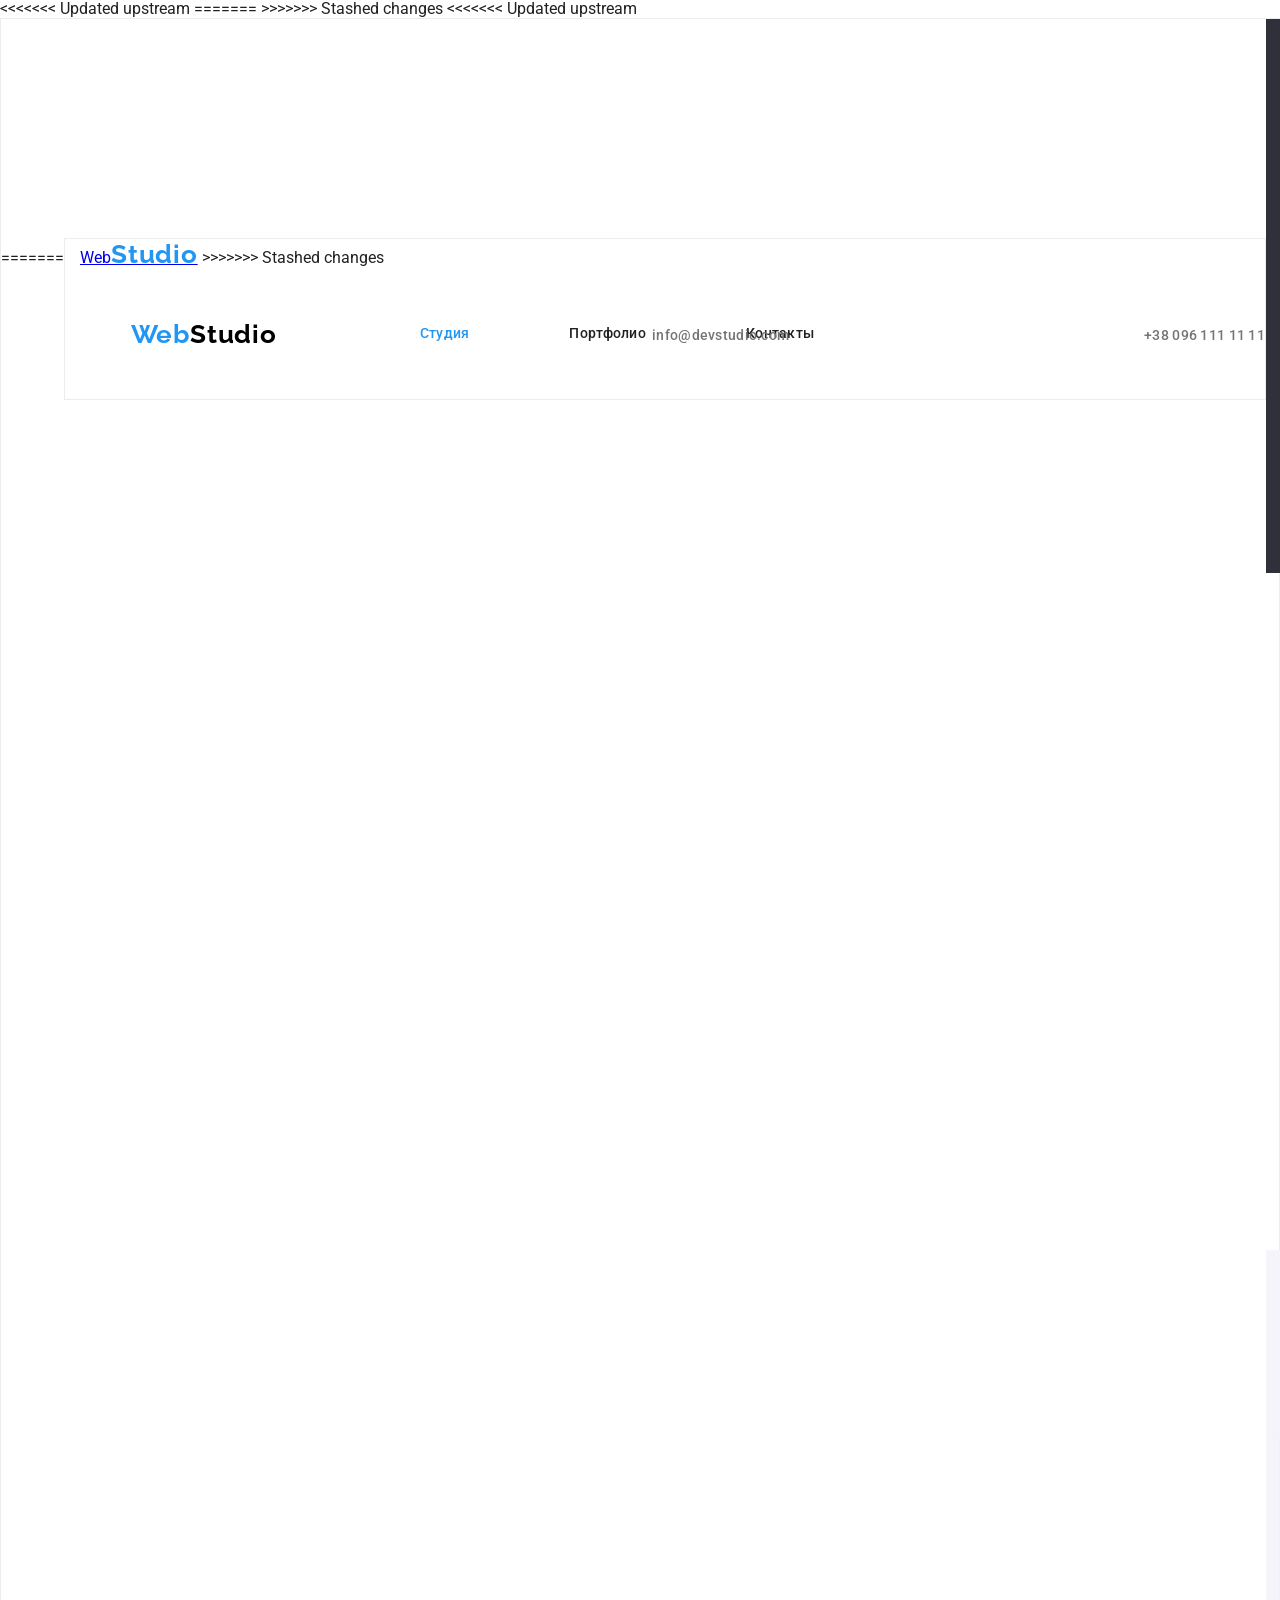
==== commit 7047d7f6: "Add files via upload" ====
--- a/index.html
+++ b/index.html
@@ -13,11 +13,22 @@
 
     <link rel="stylesheet" href="./css/main.css">
     <link rel="stylesheet" href="./css/styles.css">
+<<<<<<< Updated upstream
+=======
+    <link rel="stylesheet" type="text/css" href="https://necolas.github.io/normalize.css/8.0.1/normalize.css">
+
+>>>>>>> Stashed changes
 </head>
 <body>
     
     <!-- Header container -->
+<<<<<<< Updated upstream
     <header class="header">
+=======
+    <header сlass="header">
+        <nav class="container">
+            <a class="" href="./index.html" class="logo">Web<span class="logo">Studio</span></a>
+>>>>>>> Stashed changes
 
         <div class="container header-container">
             <nav class="nav">
@@ -42,7 +53,7 @@
 
         <!-- About section -->
             <section class="hero">
-                <div class="container hero-container">
+                <div class="container hero">
                     <h1 class="hero-title">Эффективные решения для вашего бизнеса</h1>
                     <button type="button" class="button primary">Заказать услугу</button>
                 </div>
@@ -87,13 +98,13 @@
                     
                     <ul class="list">
                         <li class="item">
-                            <img class="image" width="370" src="images/box.jpg" alt="fullstack">
+                            <img width="370" src="images/box.jpg" alt="fullstack">
                         </li>
                         <li class="item">
-                            <img class="image" width="370" src="images/box2.jpg" alt="ios">    
+                            <img width="370" src="images/box2.jpg" alt="ios">    
                         </li>
                         <li class="item">
-                            <img class="image" width="370" src="images/box3.jpg" alt="design">
+                            <img width="370" src="images/box3.jpg" alt="design">
                         </li>
                     </ul>
                 </div>
@@ -106,32 +117,24 @@
 
                     <ul class="list">
                         <li class="item">
-                            <img class="image" width="270" src="images/team1.jpg" alt="team">
-                            <div class="team">
-                                <h3 class="name">Игорь Демьяненко</h3>
-                                <p class="profession">Product Designe</p>
-                            </div>
+                            <img width="270" src="images/team1.jpg" alt="team">
+                            <h3 class="name">Игорь Демьяненко</h3>
+                            <p class="profession">Product Designe</p>
                         </li>
                         <li class="item">
-                            <img class="image" width="270" src="images/team2.jpg" alt="team">
-                            <div class="team">
-                                <h3 class="name">Ольга Репина</h3>
-                                <p class="profession">Frontend Developer</p>
-                            </div>
+                            <img width="270" src="images/team2.jpg" alt="team">
+                            <h3 class="name">Ольга Репина</h3>
+                            <p class="profession">Frontend Developer</p>
                         </li>
                         <li class="item">
-                            <img class="image" width="270" src="images/team3.jpg" alt="team">
-                            <div class="team">
-                                <h3 class="name">Николай Тарасов</h3>
-                                <p class="profession">Marketing</p>
-                            </div>
+                            <img width="270" src="images/team3.jpg" alt="team">
+                            <h3 class="name">Николай Тарасов</h3>
+                            <p class="profession">Marketing</p>
                         </li>
                         <li class="item">
-                            <img class="image" width="270" src="images/team4.jpg" alt="team">
-                            <div class="team">
-                                <h3 class="name">Михаил Ермаков</h3>
-                                <p class="profession">UI Designer</p>
-                            </div>
+                            <img width="270" src="images/team4.jpg" alt="team">
+                            <h3 class="name">Михаил Ермаков</h3>
+                            <p class="profession">UI Designer</p>
                         </li>
                     </ul>   
                 </div> 
@@ -145,11 +148,9 @@
             <a class="logo" href="./index.html" class="footer">Web<span class="footer">Studio</span></a>
 
             <address class="contacts">
-                <ul class="address">
-                    <li class="address item"><p clas="address">г. Киев, пр-т Леси Украинки, 26</p></li>
-                    <li class="address mail"><a class="mail" href="mailto:info@example.com">info@example.com</a></li>
-                    <li class="address tel"><a class="tel" href="tel:+38 099 111 11 11">+38 099 111 11 11</a></li>
-                </ul>                  
+            <a class="address">г. Киев, пр-т Леси Украинки, 26</a><br>
+            <a class="mail" href="mailto:info@example.com">info@example.com</a><br>
+            <a class="tel" href="tel:+38 099 111 11 11">+38 099 111 11 11</a><br>
             </address>
         </div>
     </footer>
--- a/css/main.css
+++ b/css/main.css
@@ -15,6 +15,12 @@
   --primary-white-color: #ffffff;
 }
 
+header {
+  display: flex;
+  justify-content: flex-start;
+  align-items: baseline;
+}
+
 body {
   color: var(--primary-text-color);
   background-color: var(--primary-white-color);
@@ -30,14 +36,6 @@
 
 .section {
   padding: 94px 0;
-}
-
-.logo {
-  font-family: Raleway;
-}
-
-.image {
-  display: block;
 }
 
 /* Применится ко всем тегам с классом ul */
@@ -76,8 +74,9 @@
 
 /* Site Nav */
 
+
 header {
-  border-bottom: 1px solid #ececec;
+  border: 1px solid #ececec;
   background-color: #ffffff;
 }
 
@@ -89,9 +88,20 @@
 .nav {
   display: flex;
   align-items: center;
+  padding-top: 24px;
+  padding-bottom: 24px;
+}
+
+.container .nav {
+  margin-left: auto;
+  margin-right: auto;
+  width: 145px;
+  padding-top: 24px;
+  padding-bottom: 25px;
 }
 
 .logo {
+  font-family: Raleway;
   font-weight: 700;
   font-size: 26px;
   line-height: 1.19;
@@ -115,6 +125,7 @@
 .section-menu {
   display: flex;
   justify-content: flex-start;
+
   align-items: center;
   padding: 0;
   margin: 0 0 0 93px;
@@ -125,8 +136,21 @@
   justify-content: flex-start;
   align-items: center;
   margin-right: 50px;
-  padding: 32px 0;
-
+
+  align-items: baseline;
+}
+
+.section-menu .item + .item {
+  margin-left: 50px;
+}
+
+.section-menu .item {
+  padding-top: 32px;
+  padding-bottom: 32px;
+  margin-left: 50px;
+}
+
+.section-menu .link {
   font-weight: 500;
   font-size: 14px;
   line-height: 1.14;
@@ -166,6 +190,22 @@
 
 .section-contacts .item:last-child {
   margin-right: 0;
+}
+
+
+  align-items: baseline;
+  margin-left: auto;
+  margin-right: 215px;
+}
+
+.section-contacts .item + .item {
+  margin-left: 30px;
+}
+
+.section-contacts .item {
+  padding-top: 32px;
+  padding-bottom: 32px;
+  margin-left: 305px;
 }
 
 .section-contacts-mail,
@@ -194,7 +234,13 @@
 .footer {
   padding-top: 60px;
   padding-bottom: 60px;
-
+  background: #2f303a;
+}
+
+.footer {
+  display: flex;
+>>>>>>> Stashed changes
+  font-family: Raleway;
   font-weight: bold;
   font-size: 26px;
   line-height: 1.19;
@@ -203,6 +249,10 @@
 
   color: var(--accent-color);
   background: #2f303a;
+}
+
+.footer-container {
+  display: block;
 }
 
 .footer span {
@@ -220,46 +270,44 @@
 
 .contacts {
   font-family: Roboto, sans-serif;
-  margin-top: 20px;
+  display: block;
+  padding-top: 20px;
 }
 
 .contacts .address {
-  margin-bottom: 9px;
-}
-
-.contacts .address:last-child {
-  margin-bottom: 0;
-}
-
-.contacts .item {
-  text-decoration: none;
-  font-style: normal;
+<<<<<<< Updated upstream
+  padding-bottom: 9px;
+=======
+  display: flex;
+>>>>>>> Stashed changes
+  color: var(--primary-white-color);
   font-weight: 400;
   font-size: 14px;
   line-height: 1.71;
   letter-spacing: 0.03em;
-  color: var(--primary-white-color);
-}
-
-.contacts .item:hover,
-.contacts .item:focus {
+}
+
+.contacts .address:hover,
+.contacts .address:focus {
   cursor: pointer;
 }
 
 .contacts .mail {
+  padding-bottom: 9px;
+  color: rgba(255, 255, 255, 0.6);
   font-weight: 400;
   font-size: 14px;
   line-height: 1.71;
   letter-spacing: 0.03em;
+}
+
+.contacts .tel {
+  display: flex;
   color: rgba(255, 255, 255, 0.6);
-}
-
-.contacts .tel {
   font-weight: 400;
   font-size: 14px;
   line-height: 1.71;
   letter-spacing: 0.03em;
-  color: rgba(255, 255, 255, 0.6);
 }
 
 .contacts .mail:hover,
--- a/css/styles.css
+++ b/css/styles.css
@@ -1,23 +1,30 @@
 /* Hero */
 
+.hero .container {
+  display: block;
+  align-items: center;
+  padding-bottom: 150px;
+}
+
 .hero {
-  padding: 200px 0;
   background: #2f303a;
 }
 
 .hero-title {
-  margin-bottom: 30px;
-  margin-right: auto;
-  margin-left: auto;
-
-  max-width: 696px;
+  padding-top: 200px;
+  padding-right: 237px;
+  padding-bottom: 30px;
+  padding-left: 237px;
+  margin: 0;
+  color: var(--primary-white-color);
+  display: flex;
+
   font-weight: 900;
   font-size: 44px;
   line-height: 1.36;
   text-align: center;
   letter-spacing: 0.06em;
   text-transform: uppercase;
-  color: var(--primary-white-color);
 }
 
 /* Button */
@@ -25,6 +32,7 @@
 .button {
   color: var(--title-text-color);
   background-color: var(--primary-white-color);
+  display: flex;
 
   font-weight: bold;
   font-size: 16px;
@@ -63,7 +71,6 @@
   padding: 0;
   margin: 0;
   margin-right: 30px;
-  width: 270px;
 }
 
 .section-list .list:last-child {
@@ -72,8 +79,15 @@
 
 .section-list .title {
   margin-top: 0;
-  margin-bottom: 10px;
+  margin-bottom: 0;
   margin-left: 0;
+  padding-bottom: 10px;
+}
+
+.section-list .text {
+  padding: 0;
+  margin: 0;
+  margin-right: 30px;
 }
 
 .section-list .text:last-child {
@@ -81,21 +95,19 @@
 }
 
 .section-list .title {
-  padding: 0;
-  margin: 0;
-  margin-bottom: 10px;
-  margin-right: 30px;
+  color: var(--primary-text-color);
+  display: flex;
 
   font-weight: bold;
   font-size: 14px;
   line-height: 1.14;
   letter-spacing: 0.03em;
   text-transform: uppercase;
-  color: var(--primary-text-color);
 }
 
 .section-list .text {
   color: var(--title-text-color);
+  display: flex;
 
   font-size: 14px;
   line-height: 1.71;
@@ -104,10 +116,6 @@
 
 /* Works section и Team section */
 
-.works-section {
-  padding-bottom: 94px;
-}
-
 .works .container {
   display: block;
   justify-content: center;
@@ -117,8 +125,9 @@
 .works-section .title,
 .team-section .title {
   margin: 0;
-  margin-bottom: 50px;
+  padding-bottom: 50px;
   color: var(--primary-text-color);
+  display: flex;
 
   font-weight: bold;
   font-size: 36px;
@@ -148,7 +157,7 @@
 /* Team section */
 
 .team-section {
-  padding: 94px 0;
+  padding-top: 94px;
   background-color: #f5f4fa;
 }
 
@@ -164,6 +173,7 @@
   justify-content: space-around;
   margin: 0;
   padding: 0;
+  padding-bottom: 94px;
 }
 
 .team-section .item {
@@ -179,33 +189,36 @@
   margin-right: 0;
 }
 
-.team {
-  padding-top: 20px;
-  padding-right: auto;
-  padding-left: auto;
-  padding-bottom: 20px;
-}
-
-.list .name {
-  text-align: center;
-  margin: 0;
-  padding: 0;
-  margin-bottom: 10px;
+.team-list .name {
+  margin: 0;
+  padding-bottom: 50px;
+  color: var(--primary-text-color);
 
   font-weight: 500;
   font-size: 16px;
   line-height: 1.19;
   letter-spacing: 0.03em;
-  color: var(--primary-text-color);
-}
-
-.list .profession {
-  text-align: center;
-  margin: 0;
-  padding: 0;
+}
+
+.team-list .profession {
+  color: var(--title-text-color);
 
   font-size: 16px;
   line-height: 1.19;
   letter-spacing: 0.03em;
-  color: var(--title-text-color);
-}
+}
+
+.list .name {
+  text-align: center;
+  margin: 0;
+  margin-top: 30px;
+  padding: 0;
+}
+
+.list .profession {
+  text-align: center;
+  margin: 0;
+  margin-top: 10px;
+  margin-bottom: 30px;
+  padding: 0;
+}
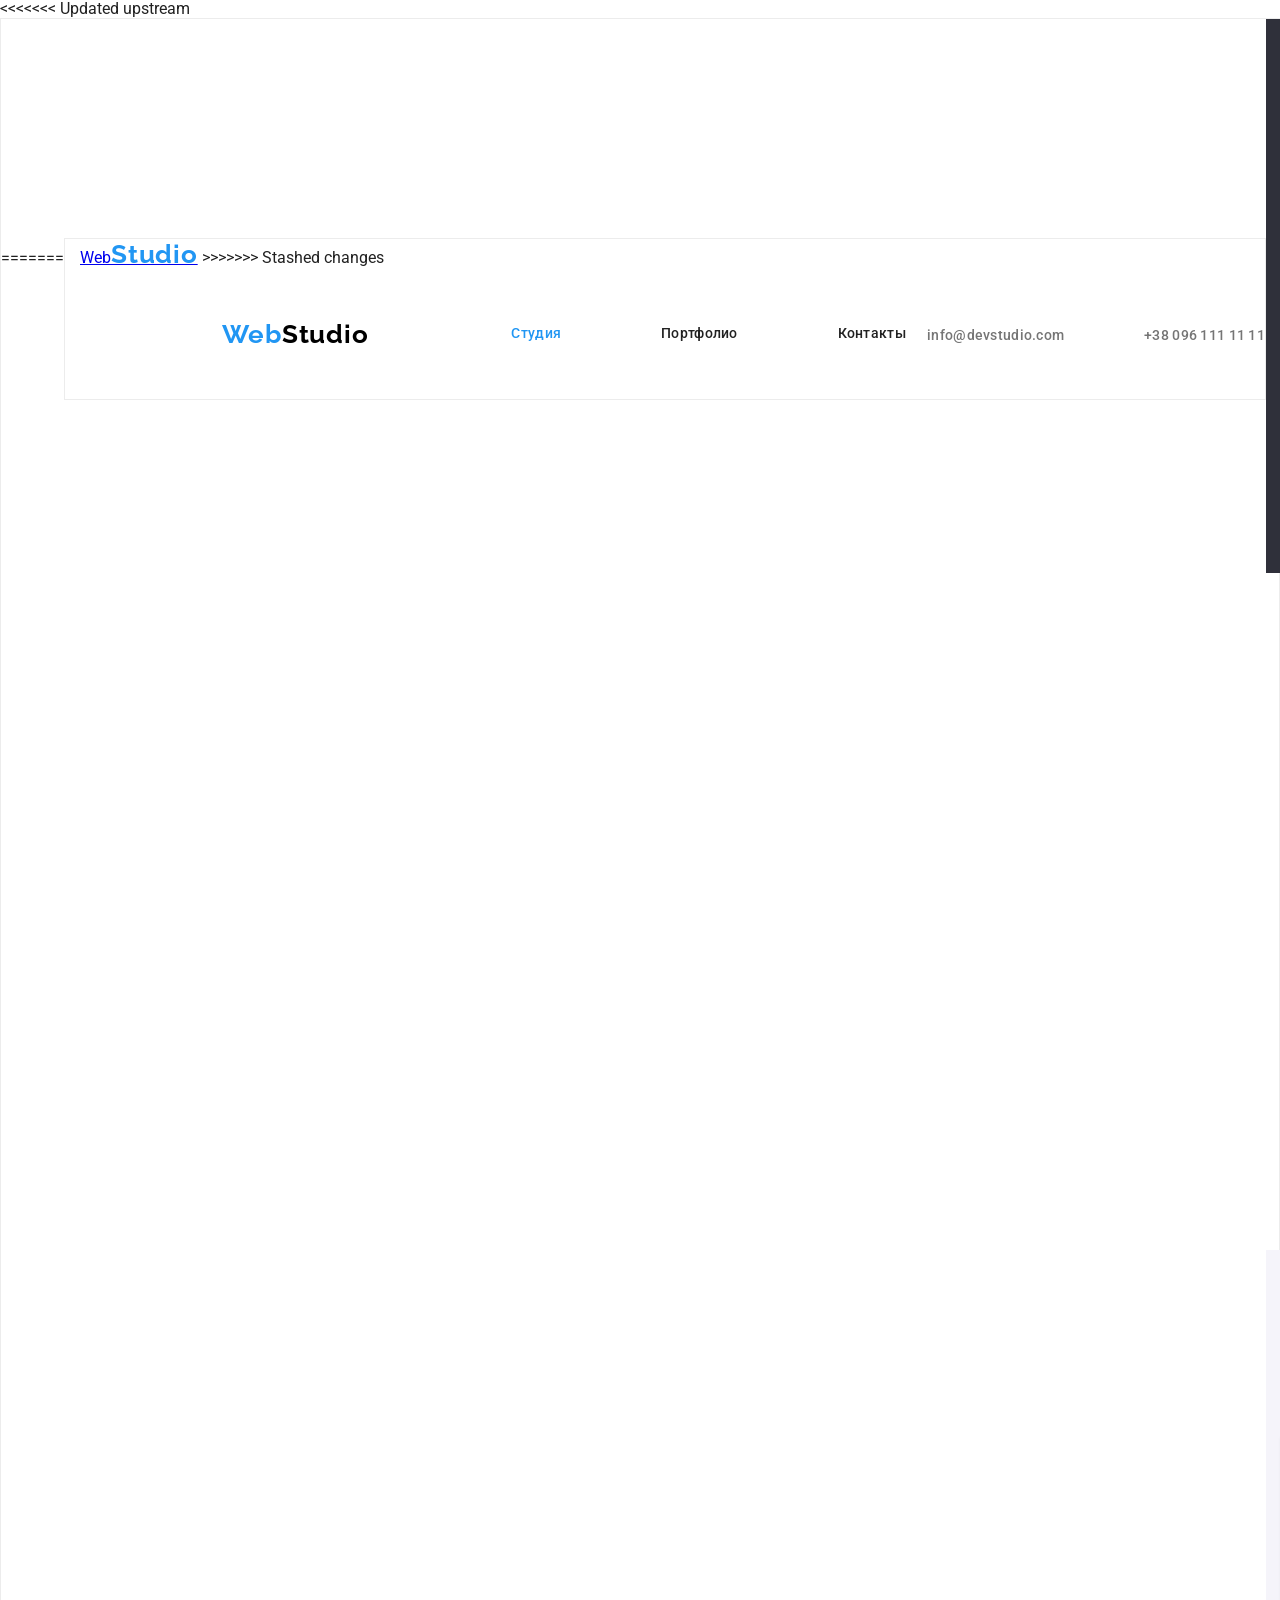
==== commit 5843d867: "fix conflicts" ====
--- a/index.html
+++ b/index.html
@@ -13,11 +13,6 @@
 
     <link rel="stylesheet" href="./css/main.css">
     <link rel="stylesheet" href="./css/styles.css">
-<<<<<<< Updated upstream
-=======
-    <link rel="stylesheet" type="text/css" href="https://necolas.github.io/normalize.css/8.0.1/normalize.css">
-
->>>>>>> Stashed changes
 </head>
 <body>
     
--- a/css/main.css
+++ b/css/main.css
@@ -192,12 +192,6 @@
   margin-right: 0;
 }
 
-
-  align-items: baseline;
-  margin-left: auto;
-  margin-right: 215px;
-}
-
 .section-contacts .item + .item {
   margin-left: 30px;
 }
@@ -239,7 +233,6 @@
 
 .footer {
   display: flex;
->>>>>>> Stashed changes
   font-family: Raleway;
   font-weight: bold;
   font-size: 26px;
@@ -275,9 +268,7 @@
 }
 
 .contacts .address {
-<<<<<<< Updated upstream
   padding-bottom: 9px;
-=======
   display: flex;
 >>>>>>> Stashed changes
   color: var(--primary-white-color);
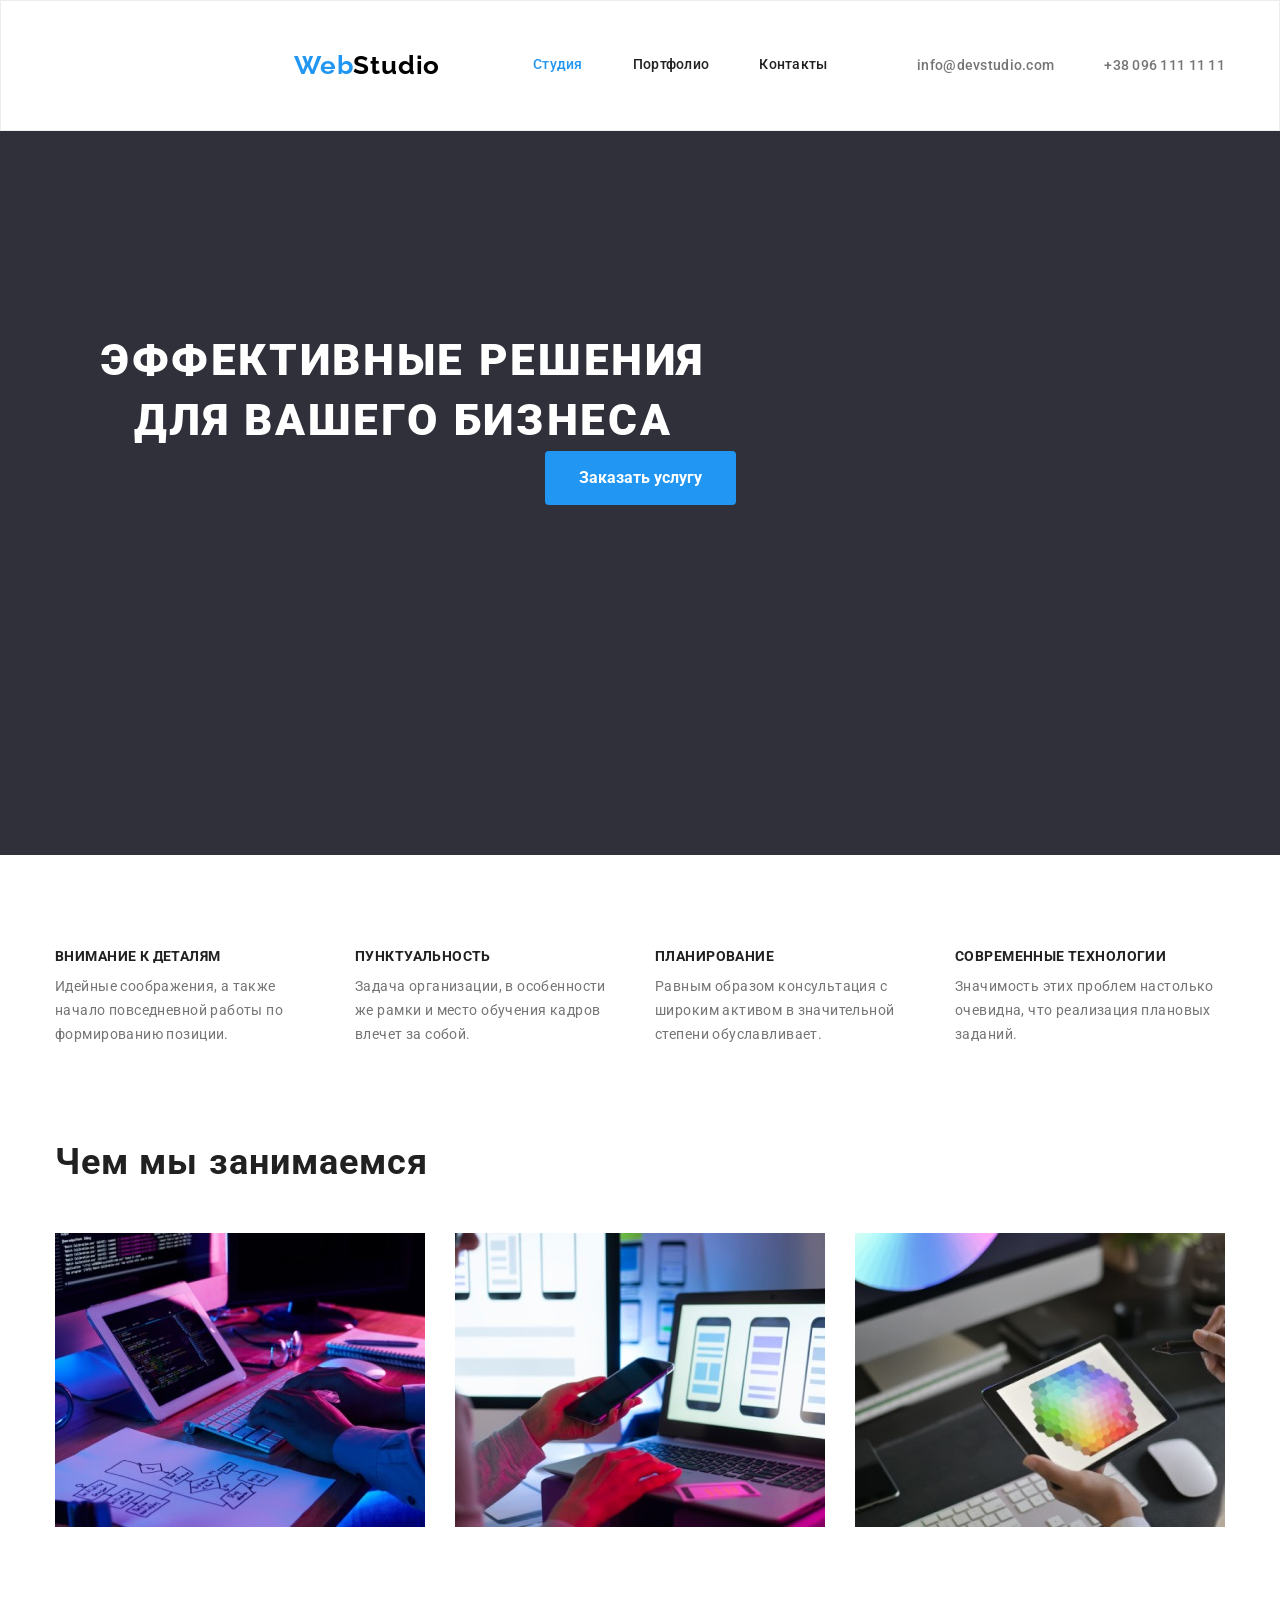
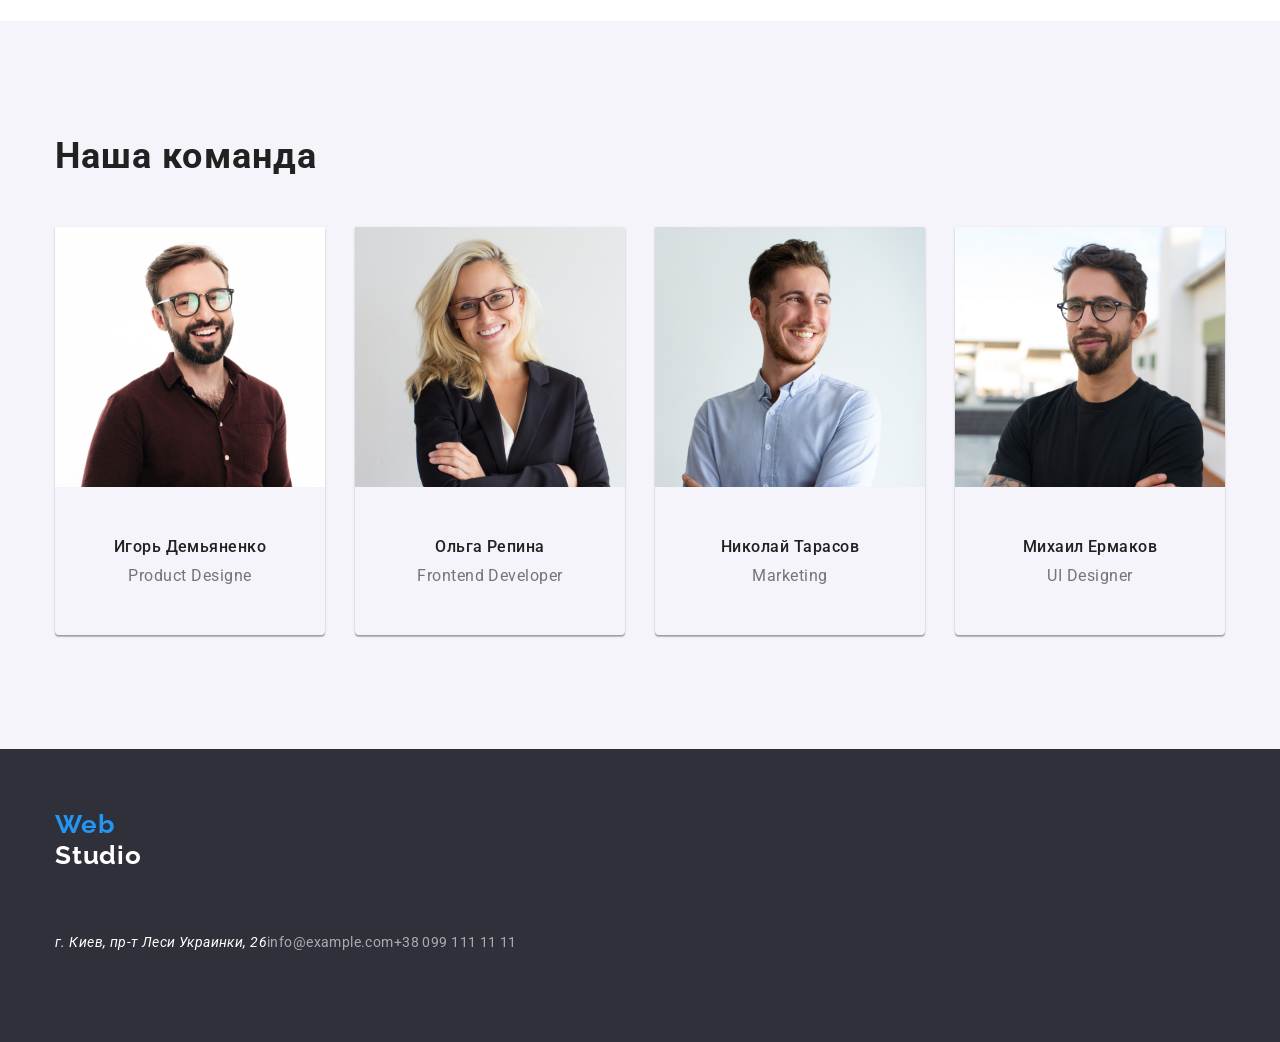
==== commit ca6968df: "fix conflicts" ====
--- a/index.html
+++ b/index.html
@@ -1,154 +1,216 @@
 <!DOCTYPE html>
 <html lang="en">
-<head>
-    <meta charset="UTF-8">
-    <meta http-equiv="X-UA-Compatible" content="IE=edge">
-    <meta name="viewport" content="width=device-width, initial-scale=1.0">
+  <head>
+    <meta charset="UTF-8" />
+    <meta http-equiv="X-UA-Compatible" content="IE=edge" />
+    <meta name="viewport" content="width=device-width, initial-scale=1.0" />
     <title>Студия</title>
 
-    <link rel="preconnect" href="https://fonts.googleapis.com">
-    <link rel="preconnect" href="https://fonts.gstatic.com" crossorigin>
-    <link href="https://fonts.googleapis.com/css2?family=Roboto:wght@400;500;700;900&family=Raleway:wght@700&display=swap" rel="stylesheet">
-     <link rel="stylesheet" href="https://cdnjs.cloudflare.com/ajax/libs/modern-normalize/1.1.0/modern-normalize.min.css" />
-
-    <link rel="stylesheet" href="./css/main.css">
-    <link rel="stylesheet" href="./css/styles.css">
-</head>
-<body>
-    
+    <link rel="preconnect" href="https://fonts.googleapis.com" />
+    <link rel="preconnect" href="https://fonts.gstatic.com" crossorigin />
+    <link
+      href="https://fonts.googleapis.com/css2?family=Roboto:wght@400;500;700;900&family=Raleway:wght@700&display=swap"
+      rel="stylesheet"
+    />
+    <link
+      rel="stylesheet"
+      href="https://cdnjs.cloudflare.com/ajax/libs/modern-normalize/1.1.0/modern-normalize.min.css"
+    />
+
+    <link rel="stylesheet" href="./css/main.css" />
+    <link rel="stylesheet" href="./css/styles.css" />
+  </head>
+  <body>
     <!-- Header container -->
-<<<<<<< Updated upstream
     <header class="header">
-=======
-    <header сlass="header">
-        <nav class="container">
-            <a class="" href="./index.html" class="logo">Web<span class="logo">Studio</span></a>
->>>>>>> Stashed changes
-
-        <div class="container header-container">
-            <nav class="nav">
-                <a class="logo" href="./index.html" class="logo">Web<span class="logo">Studio</span></a>
-
-                <ul class="section-menu">
-                    <li class="item"><a href="./index.html" class="link current">Студия</a></li>
-                    <li class="item"><a href="./portfolio.html" class="link">Портфолио</a></li>
-                    <li class="item"><a href="" class="link">Контакты</a></li>
-                </ul>
-             </nav>
-
-                <ul class="section-contacts">
-                    <li class="item"><a class="section-contacts-mail" href="mailto:info@devstudio.com">info@devstudio.com</a></li>
-                    <li class="item"><a class="section-contacts-nomer" href="tel:+38 096 111 11 11">+38 096 111 11 11</a></li>
-                </ul>
-        </div>
+      <div class="container header-container">
+        <nav class="nav">
+          <a class="logo" href="./index.html" class="logo"
+            >Web<span class="logo">Studio</span></a
+          >
+
+          <ul class="section-menu">
+            <li class="item">
+              <a href="./index.html" class="link current">Студия</a>
+            </li>
+            <li class="item">
+              <a href="./portfolio.html" class="link">Портфолио</a>
+            </li>
+            <li class="item"><a href="" class="link">Контакты</a></li>
+          </ul>
+        </nav>
+
+        <ul class="section-contacts">
+          <li class="item">
+            <a class="section-contacts-mail" href="mailto:info@devstudio.com"
+              >info@devstudio.com</a
+            >
+          </li>
+          <li class="item">
+            <a class="section-contacts-nomer" href="tel:+38 096 111 11 11"
+              >+38 096 111 11 11</a
+            >
+          </li>
+        </ul>
+      </div>
     </header>
 
     <!-- Main container -->
     <main class="main">
-
-        <!-- About section -->
-            <section class="hero">
-                <div class="container hero">
-                    <h1 class="hero-title">Эффективные решения для вашего бизнеса</h1>
-                    <button type="button" class="button primary">Заказать услугу</button>
-                </div>
-            </section>
-
-             <!-- Features section -->
-            <section class="section">
-                <div class="container features">
-                    <ul class="section-list">
-                        <li class="list">
-                            <h3 class="title">Внимание к деталям</h3>
-                            <p class="text">
-                                Идейные соображения, а также начало повседневной работы по формированию позиции.
-                            </p>
-                        </li>
-                        <li class="list">
-                            <h3 class="title">Пунктуальность</h3>
-                            <p class="text">
-                                Задача организации, в особенности же рамки и место обучения кадров влечет за собой.
-                            </p>
-                        </li>
-                        <li class="list">
-                            <h3 class="title">Планирование</h3>
-                            <p class="text">
-                                Равным образом консультация с широким активом в значительной степени обуславливает.
-                            </p>
-                        </li>
-                        <li class="list">
-                            <h3 class="title">Современные технологии</h3>
-                            <p class="text">
-                                Значимость этих проблем настолько очевидна, что реализация плановых заданий.
-                            </p>
-                        </li>
-                    </ul>
-                </div>
-            </section>
-
-            <!-- Works section -->
-            <section class="works-section">
-                <div class="container works">
-                    <h2 class="title">Чем мы занимаемся</h2>
-                    
-                    <ul class="list">
-                        <li class="item">
-                            <img width="370" src="images/box.jpg" alt="fullstack">
-                        </li>
-                        <li class="item">
-                            <img width="370" src="images/box2.jpg" alt="ios">    
-                        </li>
-                        <li class="item">
-                            <img width="370" src="images/box3.jpg" alt="design">
-                        </li>
-                    </ul>
-                </div>
-            </section>
-
-            <!-- Team section -->
-            <section class="team-section">
-                <div class="container team">
-                    <h2 class="title">Наша команда</h2>
-
-                    <ul class="list">
-                        <li class="item">
-                            <img width="270" src="images/team1.jpg" alt="team">
-                            <h3 class="name">Игорь Демьяненко</h3>
-                            <p class="profession">Product Designe</p>
-                        </li>
-                        <li class="item">
-                            <img width="270" src="images/team2.jpg" alt="team">
-                            <h3 class="name">Ольга Репина</h3>
-                            <p class="profession">Frontend Developer</p>
-                        </li>
-                        <li class="item">
-                            <img width="270" src="images/team3.jpg" alt="team">
-                            <h3 class="name">Николай Тарасов</h3>
-                            <p class="profession">Marketing</p>
-                        </li>
-                        <li class="item">
-                            <img width="270" src="images/team4.jpg" alt="team">
-                            <h3 class="name">Михаил Ермаков</h3>
-                            <p class="profession">UI Designer</p>
-                        </li>
-                    </ul>   
-                </div> 
-            </section>
-        </div>
+      <!-- About section -->
+      <section class="hero">
+        <div class="container hero-container">
+          <h1 class="hero-title">Эффективные решения для вашего бизнеса</h1>
+          <button type="button" class="button primary">Заказать услугу</button>
+        </div>
+      </section>
+
+      <!-- Features section -->
+      <section class="section">
+        <div class="container features">
+          <ul class="section-list">
+            <li class="list">
+              <h3 class="title">Внимание к деталям</h3>
+              <p class="text">
+                Идейные соображения, а также начало повседневной работы по
+                формированию позиции.
+              </p>
+            </li>
+            <li class="list">
+              <h3 class="title">Пунктуальность</h3>
+              <p class="text">
+                Задача организации, в особенности же рамки и место обучения
+                кадров влечет за собой.
+              </p>
+            </li>
+            <li class="list">
+              <h3 class="title">Планирование</h3>
+              <p class="text">
+                Равным образом консультация с широким активом в значительной
+                степени обуславливает.
+              </p>
+            </li>
+            <li class="list">
+              <h3 class="title">Современные технологии</h3>
+              <p class="text">
+                Значимость этих проблем настолько очевидна, что реализация
+                плановых заданий.
+              </p>
+            </li>
+          </ul>
+        </div>
+      </section>
+
+      <!-- Works section -->
+      <section class="works-section">
+        <div class="container works">
+          <h2 class="title">Чем мы занимаемся</h2>
+
+          <ul class="list">
+            <li class="item">
+              <img
+                class="image"
+                width="370"
+                src="images/box.jpg"
+                alt="fullstack"
+              />
+            </li>
+            <li class="item">
+              <img class="image" width="370" src="images/box2.jpg" alt="ios" />
+            </li>
+            <li class="item">
+              <img
+                class="image"
+                width="370"
+                src="images/box3.jpg"
+                alt="design"
+              />
+            </li>
+          </ul>
+        </div>
+      </section>
+
+      <!-- Team section -->
+      <section class="team-section">
+        <div class="container team">
+          <h2 class="title">Наша команда</h2>
+
+          <ul class="list">
+            <li class="item">
+              <img
+                class="image"
+                width="270"
+                src="images/team1.jpg"
+                alt="team"
+              />
+              <div class="team">
+                <h3 class="name">Игорь Демьяненко</h3>
+                <p class="profession">Product Designe</p>
+              </div>
+            </li>
+            <li class="item">
+              <img
+                class="image"
+                width="270"
+                src="images/team2.jpg"
+                alt="team"
+              />
+              <div class="team">
+                <h3 class="name">Ольга Репина</h3>
+                <p class="profession">Frontend Developer</p>
+              </div>
+            </li>
+            <li class="item">
+              <img
+                class="image"
+                width="270"
+                src="images/team3.jpg"
+                alt="team"
+              />
+              <div class="team">
+                <h3 class="name">Николай Тарасов</h3>
+                <p class="profession">Marketing</p>
+              </div>
+            </li>
+            <li class="item">
+              <img
+                class="image"
+                width="270"
+                src="images/team4.jpg"
+                alt="team"
+              />
+              <div class="team">
+                <h3 class="name">Михаил Ермаков</h3>
+                <p class="profession">UI Designer</p>
+              </div>
+            </li>
+          </ul>
+        </div>
+      </section>
     </main>
 
     <!-- Footer container -->
     <footer class="footer">
-        <div class="container footer-container">
-            <a class="logo" href="./index.html" class="footer">Web<span class="footer">Studio</span></a>
-
-            <address class="contacts">
-            <a class="address">г. Киев, пр-т Леси Украинки, 26</a><br>
-            <a class="mail" href="mailto:info@example.com">info@example.com</a><br>
-            <a class="tel" href="tel:+38 099 111 11 11">+38 099 111 11 11</a><br>
-            </address>
-        </div>
+      <div class="container footer-container">
+        <a class="logo" href="./index.html" class="footer"
+          >Web<span class="footer">Studio</span></a
+        >
+        <address class="contacts">
+          <ul class="address">
+            <li class="address item">
+              <p clas="address">г. Киев, пр-т Леси Украинки, 26</p>
+            </li>
+            <li class="address mail">
+              <a class="mail" href="mailto:info@example.com"
+                >info@example.com</a
+              >
+            </li>
+            <li class="address tel">
+              <a class="tel" href="tel:+38 099 111 11 11">+38 099 111 11 11</a>
+            </li>
+          </ul>
+        </address>
+      </div>
     </footer>
-
-</body>
-</html>+  </body>
+</html>
--- a/css/main.css
+++ b/css/main.css
@@ -36,6 +36,14 @@
 
 .section {
   padding: 94px 0;
+}
+
+.logo {
+  font-family: Raleway;
+}
+
+.image {
+  display: block;
 }
 
 /* Применится ко всем тегам с классом ul */
@@ -74,7 +82,6 @@
 
 /* Site Nav */
 
-
 header {
   border: 1px solid #ececec;
   background-color: #ffffff;
@@ -101,7 +108,6 @@
 }
 
 .logo {
-  font-family: Raleway;
   font-weight: 700;
   font-size: 26px;
   line-height: 1.19;
@@ -125,7 +131,6 @@
 .section-menu {
   display: flex;
   justify-content: flex-start;
-
   align-items: center;
   padding: 0;
   margin: 0 0 0 93px;
@@ -136,21 +141,8 @@
   justify-content: flex-start;
   align-items: center;
   margin-right: 50px;
-
-  align-items: baseline;
-}
-
-.section-menu .item + .item {
-  margin-left: 50px;
-}
-
-.section-menu .item {
-  padding-top: 32px;
-  padding-bottom: 32px;
-  margin-left: 50px;
-}
-
-.section-menu .link {
+  padding: 32px 0;
+
   font-weight: 500;
   font-size: 14px;
   line-height: 1.14;
@@ -190,16 +182,6 @@
 
 .section-contacts .item:last-child {
   margin-right: 0;
-}
-
-.section-contacts .item + .item {
-  margin-left: 30px;
-}
-
-.section-contacts .item {
-  padding-top: 32px;
-  padding-bottom: 32px;
-  margin-left: 305px;
 }
 
 .section-contacts-mail,
@@ -244,10 +226,6 @@
   background: #2f303a;
 }
 
-.footer-container {
-  display: block;
-}
-
 .footer span {
   padding-top: 0;
   padding-bottom: 0;
@@ -268,18 +246,30 @@
 }
 
 .contacts .address {
-  padding-bottom: 9px;
-  display: flex;
->>>>>>> Stashed changes
+  /* padding-bottom: 9px; */
+  display: flex;
   color: var(--primary-white-color);
+  margin-top: 20px;
+}
+
+.contacts .address {
+  margin-bottom: 9px;
+}
+
+.contacts .address:last-child {
+  margin-bottom: 0;
+}
+
+.contacts .item {
   font-weight: 400;
   font-size: 14px;
   line-height: 1.71;
   letter-spacing: 0.03em;
-}
-
-.contacts .address:hover,
-.contacts .address:focus {
+  color: var(--primary-white-color);
+}
+
+.contacts .item:hover,
+.contacts .item:focus {
   cursor: pointer;
 }
 
@@ -295,10 +285,14 @@
 .contacts .tel {
   display: flex;
   color: rgba(255, 255, 255, 0.6);
+}
+
+.contacts .tel {
   font-weight: 400;
   font-size: 14px;
   line-height: 1.71;
   letter-spacing: 0.03em;
+  color: rgba(255, 255, 255, 0.6);
 }
 
 .contacts .mail:hover,
--- a/css/styles.css
+++ b/css/styles.css
@@ -7,24 +7,19 @@
 }
 
 .hero {
+  padding: 200px 0;
   background: #2f303a;
 }
 
 .hero-title {
-  padding-top: 200px;
-  padding-right: 237px;
-  padding-bottom: 30px;
-  padding-left: 237px;
-  margin: 0;
-  color: var(--primary-white-color);
-  display: flex;
-
+  max-width: 696px;
   font-weight: 900;
   font-size: 44px;
   line-height: 1.36;
   text-align: center;
   letter-spacing: 0.06em;
   text-transform: uppercase;
+  color: var(--primary-white-color);
 }
 
 /* Button */
@@ -71,6 +66,7 @@
   padding: 0;
   margin: 0;
   margin-right: 30px;
+  width: 270px;
 }
 
 .section-list .list:last-child {
@@ -79,15 +75,8 @@
 
 .section-list .title {
   margin-top: 0;
-  margin-bottom: 0;
+  margin-bottom: 10px;
   margin-left: 0;
-  padding-bottom: 10px;
-}
-
-.section-list .text {
-  padding: 0;
-  margin: 0;
-  margin-right: 30px;
 }
 
 .section-list .text:last-child {
@@ -95,14 +84,17 @@
 }
 
 .section-list .title {
-  color: var(--primary-text-color);
-  display: flex;
+  padding: 0;
+  margin: 0;
+  margin-bottom: 10px;
+  margin-right: 30px;
 
   font-weight: bold;
   font-size: 14px;
   line-height: 1.14;
   letter-spacing: 0.03em;
   text-transform: uppercase;
+  color: var(--primary-text-color);
 }
 
 .section-list .text {
@@ -116,6 +108,10 @@
 
 /* Works section и Team section */
 
+.works-section {
+  padding-bottom: 94px;
+}
+
 .works .container {
   display: block;
   justify-content: center;
@@ -125,7 +121,7 @@
 .works-section .title,
 .team-section .title {
   margin: 0;
-  padding-bottom: 50px;
+  margin-bottom: 50px;
   color: var(--primary-text-color);
   display: flex;
 
@@ -157,7 +153,7 @@
 /* Team section */
 
 .team-section {
-  padding-top: 94px;
+  padding: 94px 0;
   background-color: #f5f4fa;
 }
 
@@ -173,7 +169,6 @@
   justify-content: space-around;
   margin: 0;
   padding: 0;
-  padding-bottom: 94px;
 }
 
 .team-section .item {
@@ -189,23 +184,35 @@
   margin-right: 0;
 }
 
-.team-list .name {
-  margin: 0;
-  padding-bottom: 50px;
-  color: var(--primary-text-color);
+.team {
+  padding-top: 20px;
+  padding-right: auto;
+  padding-left: auto;
+  padding-bottom: 20px;
+}
+
+.list .name {
+  text-align: center;
+  margin: 0;
+  padding: 0;
+  margin-bottom: 10px;
 
   font-weight: 500;
   font-size: 16px;
   line-height: 1.19;
   letter-spacing: 0.03em;
-}
-
-.team-list .profession {
-  color: var(--title-text-color);
+  color: var(--primary-text-color);
+}
+
+.list .profession {
+  text-align: center;
+  margin: 0;
+  padding: 0;
 
   font-size: 16px;
   line-height: 1.19;
   letter-spacing: 0.03em;
+  color: var(--title-text-color);
 }
 
 .list .name {
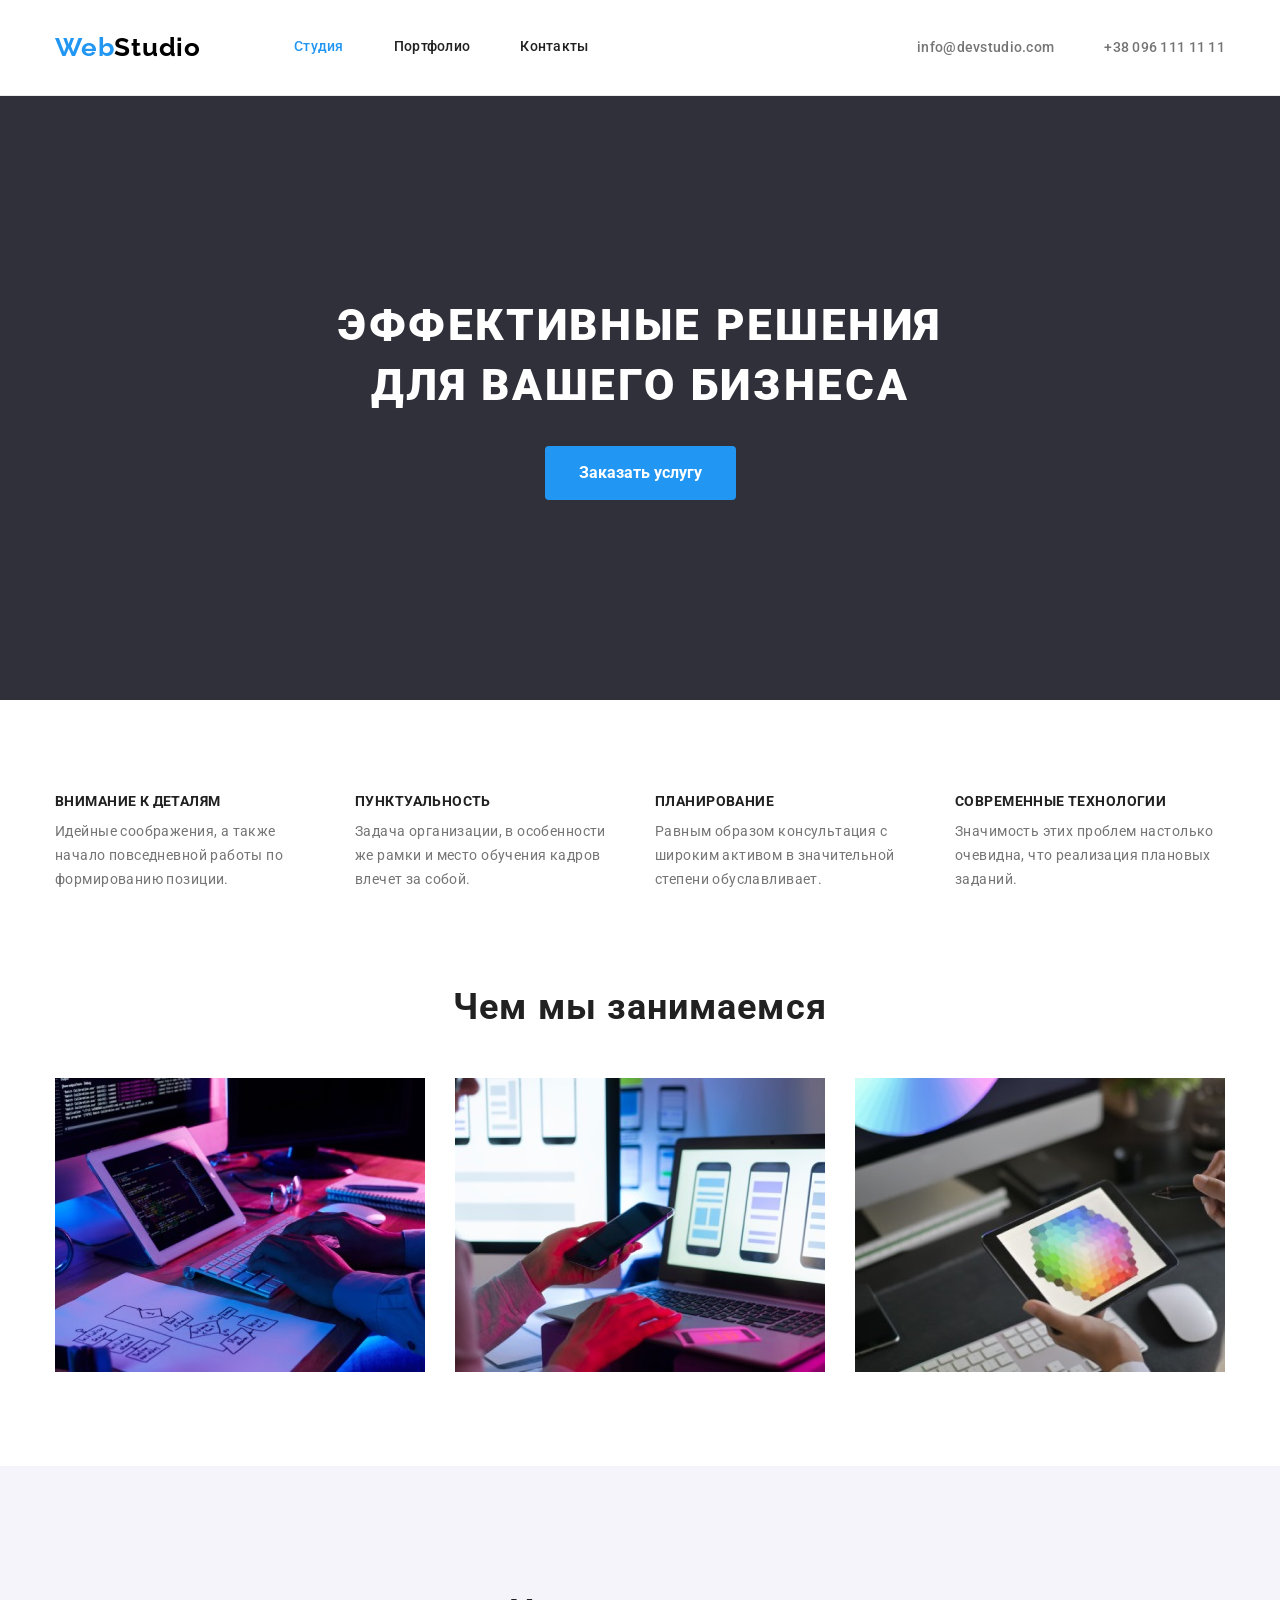
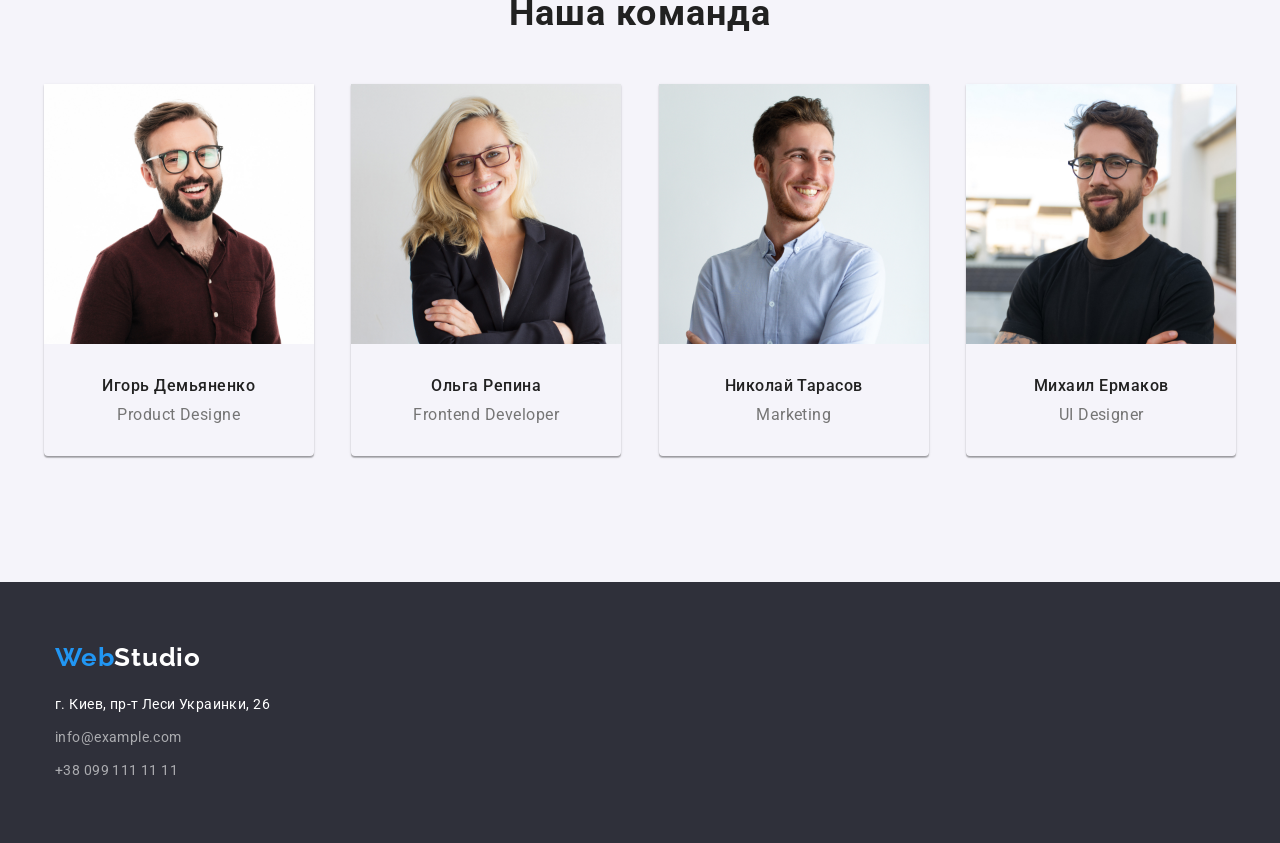
==== commit 545c2a0d: "Add files via upload" ====
--- a/index.html
+++ b/index.html
@@ -31,23 +31,25 @@
 
           <ul class="section-menu">
             <li class="item">
-              <a href="./index.html" class="link current">Студия</a>
-            </li>
-            <li class="item">
-              <a href="./portfolio.html" class="link">Портфолио</a>
-            </li>
-            <li class="item"><a href="" class="link">Контакты</a></li>
+              <a href="./index.html" class="current link finger">Студия</a>
+            </li>
+            <li class="item">
+              <a href="./portfolio.html" class="link finger">Портфолио</a>
+            </li>
+            <li class="item">
+              <a href="" class="link finger">Контакты</a>
+            </li>
           </ul>
         </nav>
 
         <ul class="section-contacts">
           <li class="item">
-            <a class="section-contacts-mail" href="mailto:info@devstudio.com"
+            <a class="contact" href="mailto:info@devstudio.com"
               >info@devstudio.com</a
             >
           </li>
           <li class="item">
-            <a class="section-contacts-nomer" href="tel:+38 096 111 11 11"
+            <a class="contact" href="tel:+38 096 111 11 11"
               >+38 096 111 11 11</a
             >
           </li>
--- a/css/main.css
+++ b/css/main.css
@@ -16,9 +16,7 @@
 }
 
 header {
-  display: flex;
-  justify-content: flex-start;
-  align-items: baseline;
+  display: block;
 }
 
 body {
@@ -69,21 +67,17 @@
 
 /* Применится ко всем тегам с классом a */
 
-.section-menu a {
-  text-decoration: none;
-  list-style: none;
-}
-
+.section-menu a,
 .section-contacts a,
 .contacts a {
   text-decoration: none;
-  font-style: normal;
+  list-style: none;
 }
 
 /* Site Nav */
 
 header {
-  border: 1px solid #ececec;
+  border-bottom: 1px solid #ececec;
   background-color: #ffffff;
 }
 
@@ -95,16 +89,6 @@
 .nav {
   display: flex;
   align-items: center;
-  padding-top: 24px;
-  padding-bottom: 24px;
-}
-
-.container .nav {
-  margin-left: auto;
-  margin-right: auto;
-  width: 145px;
-  padding-top: 24px;
-  padding-bottom: 25px;
 }
 
 .logo {
@@ -128,6 +112,10 @@
 
 /* nav-section */
 
+.logo {
+  padding: 32px 0;
+}
+
 .section-menu {
   display: flex;
   justify-content: flex-start;
@@ -137,11 +125,7 @@
 }
 
 .section-menu .item {
-  display: flex;
-  justify-content: flex-start;
-  align-items: center;
   margin-right: 50px;
-  padding: 32px 0;
 
   font-weight: 500;
   font-size: 14px;
@@ -153,17 +137,20 @@
   margin-right: 0;
 }
 
-.section-menu .item .link.current {
-  color: var(--accent-color);
-}
-
-.section-menu .item .link:hover,
-.section-menu .item .link:focus {
-  cursor: pointer;
-  color: var(--accent-color);
-}
-
-.section-menu .item .link {
+.finger {
+  padding: 32px 0;
+}
+
+a.current.link.finger {
+  color: var(--accent-color);
+}
+
+.section-menu .item .finger:hover,
+.section-menu .item .finger:focus {
+  color: var(--accent-color);
+}
+
+.section-menu .item .finger {
   color: var(--primary-text-color);
 }
 
@@ -184,38 +171,30 @@
   margin-right: 0;
 }
 
-.section-contacts-mail,
-.section-contacts-nomer {
-  color: var(--title-text-color);
+.contact {
+  padding: 32px 0;
   font-weight: 500;
   font-size: 14px;
   line-height: 1.14;
   letter-spacing: 0.02em;
-}
-
-.section-contacts-mail:hover,
-.section-contacts-mail:focus {
-  color: var(--accent-color);
-  cursor: pointer;
-}
-
-.section-contacts-nomer:hover,
-.section-contacts-nomer:focus {
-  color: var(--accent-color);
-  cursor: pointer;
+  color: var(--title-text-color);
+}
+
+.contact:hover,
+.contact:focus {
+  color: var(--accent-color);
 }
 
 /* Footer */
+
+.footer-container {
+  display: block;
+}
 
 .footer {
   padding-top: 60px;
   padding-bottom: 60px;
-  background: #2f303a;
-}
-
-.footer {
-  display: flex;
-  font-family: Raleway;
+
   font-weight: bold;
   font-size: 26px;
   line-height: 1.19;
@@ -241,14 +220,8 @@
 
 .contacts {
   font-family: Roboto, sans-serif;
-  display: block;
-  padding-top: 20px;
-}
-
-.contacts .address {
-  /* padding-bottom: 9px; */
-  display: flex;
-  color: var(--primary-white-color);
+  font-style: normal;
+  display: block;
   margin-top: 20px;
 }
 
@@ -274,16 +247,11 @@
 }
 
 .contacts .mail {
-  padding-bottom: 9px;
-  color: rgba(255, 255, 255, 0.6);
   font-weight: 400;
   font-size: 14px;
   line-height: 1.71;
   letter-spacing: 0.03em;
-}
-
-.contacts .tel {
-  display: flex;
+
   color: rgba(255, 255, 255, 0.6);
 }
 
--- a/css/styles.css
+++ b/css/styles.css
@@ -1,10 +1,4 @@
 /* Hero */
-
-.hero .container {
-  display: block;
-  align-items: center;
-  padding-bottom: 150px;
-}
 
 .hero {
   padding: 200px 0;
@@ -12,6 +6,9 @@
 }
 
 .hero-title {
+  margin-right: auto;
+  margin-bottom: 30px;
+  margin-left: auto;
   max-width: 696px;
   font-weight: 900;
   font-size: 44px;
@@ -87,7 +84,6 @@
   padding: 0;
   margin: 0;
   margin-bottom: 10px;
-  margin-right: 30px;
 
   font-weight: bold;
   font-size: 14px;
@@ -98,12 +94,12 @@
 }
 
 .section-list .text {
-  color: var(--title-text-color);
   display: flex;
 
   font-size: 14px;
   line-height: 1.71;
   letter-spacing: 0.03em;
+  color: var(--title-text-color);
 }
 
 /* Works section и Team section */
@@ -122,14 +118,13 @@
 .team-section .title {
   margin: 0;
   margin-bottom: 50px;
-  color: var(--primary-text-color);
-  display: flex;
 
   font-weight: bold;
   font-size: 36px;
   line-height: 1.17;
   text-align: center;
   letter-spacing: 0.03em;
+  color: var(--primary-text-color);
 }
 
 .works-section .list {
@@ -174,7 +169,7 @@
 .team-section .item {
   margin: 0;
   margin-right: 30px;
-  padding: 0;
+
   box-shadow: 0px 1px 3px rgba(0, 0, 0, 0.12), 0px 1px 1px rgba(0, 0, 0, 0.14),
     0px 2px 1px rgba(0, 0, 0, 0.2);
   border-radius: 0px 0px 4px 4px;
@@ -185,14 +180,15 @@
 }
 
 .team {
-  padding-top: 20px;
+  padding: 32px 0;
+}
+
+.team .name {
   padding-right: auto;
   padding-left: auto;
-  padding-bottom: 20px;
 }
 
 .list .name {
-  text-align: center;
   margin: 0;
   padding: 0;
   margin-bottom: 10px;
@@ -200,32 +196,18 @@
   font-weight: 500;
   font-size: 16px;
   line-height: 1.19;
+  text-align: center;
   letter-spacing: 0.03em;
   color: var(--primary-text-color);
 }
 
 .list .profession {
-  text-align: center;
   margin: 0;
   padding: 0;
 
   font-size: 16px;
   line-height: 1.19;
   letter-spacing: 0.03em;
+  text-align: center;
   color: var(--title-text-color);
 }
-
-.list .name {
-  text-align: center;
-  margin: 0;
-  margin-top: 30px;
-  padding: 0;
-}
-
-.list .profession {
-  text-align: center;
-  margin: 0;
-  margin-top: 10px;
-  margin-bottom: 30px;
-  padding: 0;
-}
